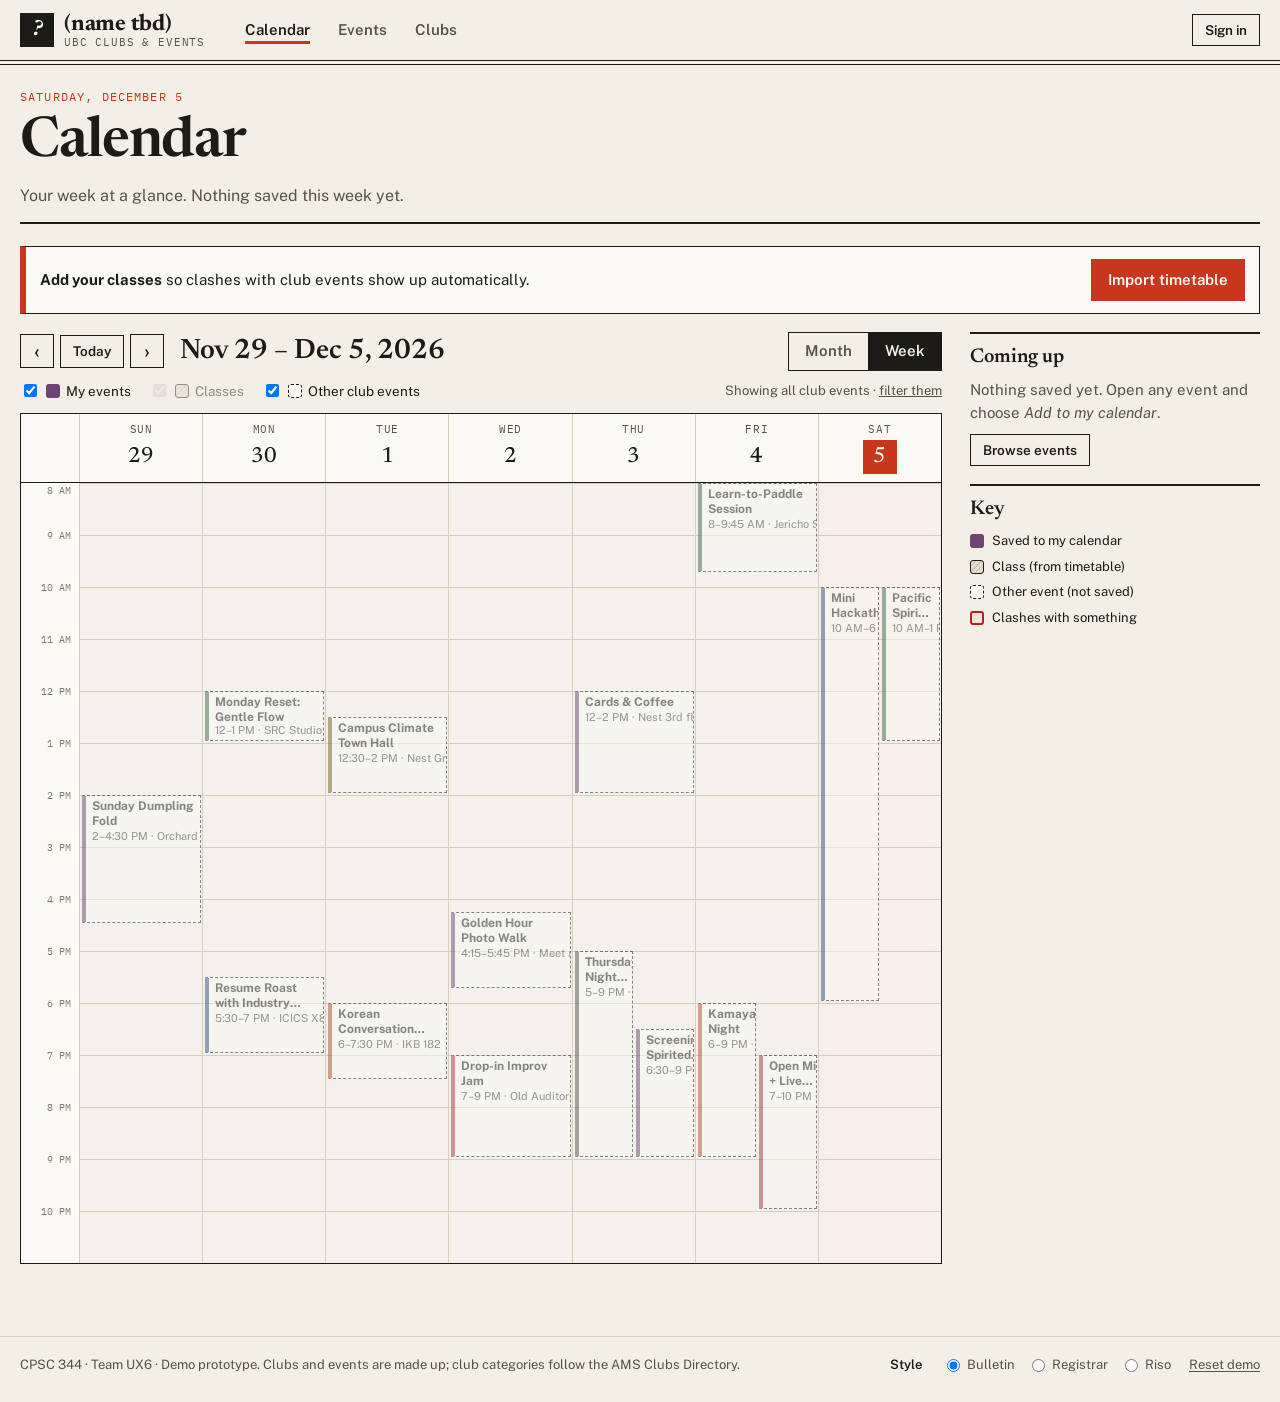
==== index.html @ ca6bea5a "Add files via upload" ====
<!doctype html>
<html lang="en">
<head>
  <meta charset="utf-8">
  <meta name="viewport" content="width=device-width, initial-scale=1">
  <title>(name tbd) — UBC clubs &amp; events</title>
  <meta name="description" content="CPSC 344 Team UX6 demo prototype: find UBC club events, discover clubs, and check them against your class schedule.">
  <link rel="preconnect" href="https://fonts.googleapis.com">
  <link rel="preconnect" href="https://fonts.gstatic.com" crossorigin>
  <link rel="stylesheet" href="css/base.css">
  <link rel="stylesheet" id="theme-css" href="css/theme-bulletin.css">
  <script>
    // Apply the saved/URL style before first paint so there is no flash of the wrong theme.
    (function () {
      var themes = { bulletin: 1, registrar: 1, riso: 1 };
      var t = new URLSearchParams(location.search).get("style");
      if (!themes[t]) { try { t = (JSON.parse(localStorage.getItem("ux6-demo-v1")) || {}).theme; } catch (e) { t = null; } }
      if (!themes[t]) t = "bulletin";
      document.documentElement.dataset.theme = t;
      document.getElementById("theme-css").href = "css/theme-" + t + ".css";
    })();
  </script>
</head>
<body>
  <a class="skip-link" href="#view">Skip to content</a>

  <header class="app-header">
    <div class="app-header-inner">
      <a class="brand" href="#/calendar" aria-label="Home">
        <span class="brand-mark" aria-hidden="true">?</span>
        <span class="brand-text"><span class="brand-name">(name tbd)</span><span class="brand-sub">UBC clubs &amp; events</span></span>
      </a>
      <nav class="main-nav" aria-label="Main">
        <a href="#/calendar" data-route="calendar">Calendar</a>
        <a href="#/events" data-route="events">Events</a>
        <a href="#/clubs" data-route="clubs">Clubs</a>
      </nav>
      <div class="account" id="account"></div>
    </div>
  </header>

  <main id="view" tabindex="-1"></main>

  <footer class="app-footer">
    <div class="app-footer-inner">
      <p class="footer-note">CPSC 344 · Team UX6 · Demo prototype. Clubs and events are made up; club categories follow the AMS Clubs Directory.</p>
      <div class="footer-tools">
        <fieldset class="style-switch">
          <legend>Style</legend>
          <label><input type="radio" name="theme" value="bulletin"> Bulletin</label>
          <label><input type="radio" name="theme" value="registrar"> Registrar</label>
          <label><input type="radio" name="theme" value="riso"> Riso</label>
        </fieldset>
        <button type="button" class="link-btn" data-action="reset-demo">Reset demo</button>
      </div>
    </div>
  </footer>

  <dialog id="sheet" class="sheet" aria-labelledby="sheet-title">
    <div class="sheet-inner" id="sheet-inner"></div>
  </dialog>

  <dialog id="signin" class="sheet sheet-small" aria-labelledby="signin-title">
    <form method="dialog" class="signin-form" id="signin-form">
      <h2 id="signin-title">Sign in</h2>
      <p class="muted">Demo only. Nothing is sent anywhere; your choices stay in this browser.</p>
      <label class="field">
        <span>Name</span>
        <input name="name" autocomplete="given-name" required maxlength="40" placeholder="e.g. Jordan">
      </label>
      <label class="field">
        <span>Campus login (CWL)</span>
        <input name="cwl" autocomplete="username" maxlength="40" placeholder="any text works">
      </label>
      <div class="form-actions">
        <button type="submit" class="btn btn-primary" value="ok">Continue</button>
        <button type="submit" class="btn" value="cancel" formnovalidate>Cancel</button>
      </div>
    </form>
  </dialog>

  <div class="toast-region" id="toasts" aria-live="polite"></div>

  <script src="js/data.js"></script>
  <script src="js/app.js"></script>
</body>
</html>
---- css/base.css ----
/* Shared structure. Themes (theme-*.css) set the tokens and the personality. */

:root {
  --bg: #fafafa;
  --surface: #ffffff;
  --surface-2: #f2f2f2;
  --ink: #1a1a1a;
  --ink-2: #555;
  --ink-3: #777;
  --line: #ddd;
  --line-strong: #999;
  --accent: #1a1a1a;
  --on-accent: #fff;
  --warn: #a8321f;
  --warn-bg: #fbe9e5;
  --ok: #1f6b3a;
  --ok-bg: #e6f2ea;
  --focus: #1a5fd0;
  --radius: 6px;
  --radius-sm: 4px;
  --font-body: system-ui, sans-serif;
  --font-display: var(--font-body);
  --font-mono: ui-monospace, monospace;
  --hour: 52px;
  --page-max: 1320px;
  --shadow: 0 10px 30px rgba(0, 0, 0, .15);
  --art-ink: rgba(255, 255, 255, .35);
  --cat-academic: #2f5d8a;
  --cat-athletic: #3c7a4a;
  --cat-cultural: #b5532c;
  --cat-grassroots: #8a6d1f;
  --cat-leisure: #7a4b7d;
  --cat-media: #b23a48;
  --cat-other: #5b5b5b;
  --class-bg: #e9e9e9;
  --class-ink: #444;
  --mine-ink: #fff;
  --other-bg: #fff;
  --other-ink: var(--ink);
}

*, *::before, *::after { box-sizing: border-box; }
html { -webkit-text-size-adjust: 100%; scroll-padding-top: 80px; }
body {
  margin: 0;
  background: var(--bg);
  color: var(--ink);
  font-family: var(--font-body);
  font-size: 15px;
  line-height: 1.5;
  -webkit-font-smoothing: antialiased;
  min-height: 100vh;
  display: flex;
  flex-direction: column;
}
main { flex: 1; outline: none; }
button, input, select, textarea { font: inherit; color: inherit; }
button { cursor: pointer; }
button:disabled { cursor: not-allowed; }
a { color: inherit; }
h1, h2, h3 { margin: 0; font-family: var(--font-display); line-height: 1.15; }
p { margin: 0; }
ul, ol { margin: 0; padding: 0; list-style: none; }
dl, dd { margin: 0; }
svg { display: block; }
:focus-visible { outline: 3px solid var(--focus); outline-offset: 2px; }
.sr-only { position: absolute; width: 1px; height: 1px; padding: 0; margin: -1px; overflow: hidden; clip: rect(0 0 0 0); white-space: nowrap; border: 0; }
.skip-link { position: absolute; left: 8px; top: -60px; z-index: 100; padding: 8px 12px; background: var(--surface); border: 2px solid var(--focus); }
.skip-link:focus { top: 8px; }
.muted { color: var(--ink-2); }
.hint { color: var(--ink-3); font-size: 13px; margin-top: 4px; }
.warn-text { color: var(--warn); }
.missing { color: var(--warn); font-style: italic; }

/* ---------- header ---------- */
.app-header { position: sticky; top: 0; z-index: 20; background: var(--surface); border-bottom: 1px solid var(--line); }
.app-header-inner { max-width: var(--page-max); margin: 0 auto; padding: 0 20px; height: 60px; display: flex; align-items: center; gap: 28px; }
.brand { display: flex; align-items: center; gap: 10px; text-decoration: none; }
.brand-mark { width: 34px; height: 34px; display: grid; place-items: center; background: var(--accent); color: var(--on-accent); font-family: var(--font-display); font-weight: 700; font-size: 19px; border-radius: var(--radius-sm); }
.brand-text { display: flex; flex-direction: column; line-height: 1.1; }
.brand-name { font-family: var(--font-display); font-weight: 700; font-size: 19px; }
.brand-sub { font-size: 11.5px; color: var(--ink-2); }
.main-nav { display: flex; gap: 4px; }
.main-nav a { text-decoration: none; padding: 8px 12px; border-radius: var(--radius-sm); color: var(--ink-2); font-weight: 500; }
.main-nav a:hover { color: var(--ink); background: var(--surface-2); }
.main-nav a[aria-current] { color: var(--ink); }
.account { margin-left: auto; }
.account-chip { display: flex; align-items: center; gap: 8px; text-decoration: none; padding: 4px 10px 4px 4px; border-radius: 999px; border: 1px solid var(--line); }
.avatar { width: 28px; height: 28px; border-radius: 50%; display: grid; place-items: center; background: var(--accent); color: var(--on-accent); font-weight: 700; font-size: 13px; }

/* ---------- footer ---------- */
.app-footer { border-top: 1px solid var(--line); margin-top: 48px; }
.app-footer-inner { max-width: var(--page-max); margin: 0 auto; padding: 18px 20px 28px; display: flex; flex-wrap: wrap; gap: 12px 28px; align-items: center; justify-content: space-between; font-size: 13px; color: var(--ink-2); }
.footer-tools { display: flex; align-items: center; gap: 18px; flex-wrap: wrap; }
.style-switch { border: 0; margin: 0; padding: 0; display: flex; gap: 12px; align-items: center; }
.style-switch legend { float: left; margin-right: 6px; font-weight: 600; color: var(--ink); }
.style-switch label { display: flex; gap: 4px; align-items: center; cursor: pointer; }

/* ---------- buttons + fields ---------- */
.btn {
  display: inline-flex; align-items: center; justify-content: center; gap: 6px;
  padding: 9px 16px; min-height: 40px;
  border: 1px solid var(--line-strong); border-radius: var(--radius-sm);
  background: var(--surface); color: var(--ink);
  font-weight: 600; text-decoration: none; white-space: nowrap;
}
.btn:hover { background: var(--surface-2); }
.btn-primary { background: var(--accent); border-color: var(--accent); color: var(--on-accent); }
.btn-primary:hover { background: var(--accent); filter: brightness(1.1); }
.btn-added { background: var(--ok-bg); border-color: var(--ok); color: var(--ok); }
.btn-added:hover { background: var(--ok-bg); }
.btn-sub { font-weight: 400; font-size: 12.5px; text-decoration: underline; margin-left: 6px; opacity: .85; }
.btn-quiet { border-color: transparent; background: transparent; }
.btn-small { min-height: 32px; padding: 5px 12px; font-size: 13.5px; }
.btn-icon { min-height: 34px; width: 34px; padding: 0; font-size: 20px; line-height: 1; }
.link-btn { background: none; border: 0; padding: 0; color: inherit; text-decoration: underline; text-underline-offset: 2px; cursor: pointer; font: inherit; }
.field { display: flex; flex-direction: column; gap: 4px; font-size: 13.5px; font-weight: 600; }
.field input, .field select, .sort select, .search input {
  min-height: 40px; padding: 8px 10px; border: 1px solid var(--line-strong); border-radius: var(--radius-sm);
  background: var(--surface); font-weight: 400; font-size: 14.5px; width: 100%;
}
.field-compact input, .field-compact select { min-height: 34px; padding: 5px 8px; font-size: 13.5px; }

/* ---------- page scaffolding ---------- */
.page { max-width: var(--page-max); margin: 0 auto; padding: 28px 20px 24px; }
.page-head { display: flex; justify-content: space-between; align-items: flex-end; gap: 20px; margin-bottom: 22px; }
.page-head h1 { font-size: 38px; }
.eyebrow { font-size: 12.5px; color: var(--ink-2); margin-bottom: 6px; letter-spacing: .02em; }
.page-lede { margin-top: 8px; color: var(--ink-2); max-width: 62ch; }
.section-title { font-size: 17px; }

.notice { padding: 12px 14px; border-radius: var(--radius-sm); border: 1px solid var(--line); background: var(--surface-2); }
.notice-cta { display: flex; align-items: center; justify-content: space-between; gap: 16px; flex-wrap: wrap; margin-bottom: 18px; }
.notice-warn { background: var(--warn-bg); border-color: var(--warn); color: var(--ink); }
.notice-muted { color: var(--ink-2); }

/* ---------- tags ---------- */
.tag { display: inline-block; font-size: 12px; line-height: 1; padding: 4px 7px; border-radius: var(--radius-sm); border: 1px solid var(--line); color: var(--ink-2); white-space: nowrap; }
.tag-free { color: var(--ok); border-color: currentColor; }
.tag-reg { color: var(--ink); border-color: var(--line-strong); }
.tag-saved { background: var(--ok-bg); color: var(--ok); border-color: var(--ok); }
.tag-clash { background: var(--warn-bg); color: var(--warn); border-color: var(--warn); }
.tag-missing { color: var(--warn); border-style: dashed; border-color: var(--warn); }

/* ---------- calendar ---------- */
.cal-layout { display: grid; grid-template-columns: minmax(0, 1fr) 290px; gap: 28px; align-items: start; }
.cal-toolbar { display: flex; align-items: center; justify-content: space-between; gap: 12px; flex-wrap: wrap; margin-bottom: 10px; }
.cal-nav { display: flex; align-items: center; gap: 6px; flex-wrap: wrap; }
.cal-title { font-size: 22px; margin-left: 10px; }
.seg { display: inline-flex; border: 1px solid var(--line-strong); border-radius: var(--radius-sm); overflow: hidden; }
.seg button { border: 0; background: var(--surface); padding: 7px 16px; font-weight: 600; color: var(--ink-2); }
.seg button + button { border-left: 1px solid var(--line-strong); }
.seg button[aria-pressed="true"] { background: var(--accent); color: var(--on-accent); }
.cal-layers { display: flex; flex-wrap: wrap; align-items: center; gap: 6px 18px; font-size: 13.5px; margin-bottom: 12px; }
.layer { display: flex; align-items: center; gap: 6px; cursor: pointer; }
.layer.is-disabled { opacity: .45; cursor: not-allowed; }
.layer-note { color: var(--ink-2); margin-left: auto; font-size: 13px; }
.swatch { display: inline-block; width: 14px; height: 14px; border-radius: 3px; flex: none; }
.layer-mine .swatch, .sw-mine { background: var(--cat-leisure); }
.layer-class .swatch, .sw-class { background: var(--class-bg); border: 1px solid var(--line-strong); background-image: repeating-linear-gradient(135deg, transparent 0 3px, rgba(0,0,0,.12) 3px 4px); }
.layer-other .swatch, .sw-other { background: var(--other-bg); border: 1.5px dashed var(--line-strong); }
.sw-clash { background: var(--warn-bg); border: 2px solid var(--warn); }

.cal-body { border: 1px solid var(--line); background: var(--surface); border-radius: var(--radius); overflow: hidden; }

/* week */
.week { overflow-x: auto; }
.wk-heads, .wk-grid { display: grid; grid-template-columns: 58px repeat(7, minmax(92px, 1fr)); min-width: 720px; }
.wk-grid { grid-template-columns: 58px 1fr; }
.wk-heads { border-bottom: 1px solid var(--line); position: sticky; top: 0; background: var(--surface); z-index: 3; }
.wk-head { border: 0; background: none; padding: 8px 6px; display: flex; flex-direction: column; align-items: center; gap: 2px; border-left: 1px solid var(--line); }
.wk-head:hover { background: var(--surface-2); }
.wk-dow { font-size: 12px; color: var(--ink-2); text-transform: uppercase; letter-spacing: .06em; }
.wk-num { font-size: 20px; font-weight: 700; line-height: 1; font-variant-numeric: lining-nums; font-family: var(--font-display); width: 34px; height: 34px; display: grid; place-items: center; border-radius: 50%; }
.wk-head.is-today .wk-num { background: var(--accent); color: var(--on-accent); }
.wk-times { display: grid; grid-template-rows: repeat(var(--hours), var(--hour)); font-size: 11px; color: var(--ink-3); text-align: right; padding-right: 8px; }
.wk-times span { transform: translateY(-7px); }
.wk-times span:first-child { transform: none; }
.wk-cols { display: grid; grid-template-columns: repeat(7, minmax(92px, 1fr)); height: calc(var(--hour) * var(--hours)); }
.wk-col {
  position: relative; border-left: 1px solid var(--line);
  background-image: linear-gradient(to bottom, var(--line) 1px, transparent 1px);
  background-size: 100% var(--hour);
}
.wk-col.is-today { background-color: color-mix(in srgb, var(--accent) 5%, transparent); }
.wk-col.is-pastday { background-color: color-mix(in srgb, var(--ink) 3%, transparent); }
.now-line { position: absolute; left: 0; right: 0; height: 2px; background: var(--warn); z-index: 4; pointer-events: none; }
.now-line::before { content: ""; position: absolute; left: -5px; top: -4px; width: 10px; height: 10px; border-radius: 50%; background: var(--warn); }

.blk {
  position: absolute; z-index: 1; margin-left: 2px; overflow: hidden; text-align: left;
  border: 0; border-radius: var(--radius-sm); padding: 3px 6px; font-size: 12px; line-height: 1.25;
  display: flex; flex-direction: column; gap: 1px;
}
.blk-title { font-weight: 700; overflow: hidden; display: -webkit-box; -webkit-line-clamp: 2; -webkit-box-orient: vertical; }
.blk-sub { font-weight: 400; }
.blk-meta { opacity: .85; white-space: nowrap; overflow: hidden; text-overflow: ellipsis; font-size: 11px; }
.blk.is-short .blk-title { -webkit-line-clamp: 1; }
.blk.is-short .blk-meta { display: none; }
.blk-class { background: var(--class-bg); color: var(--class-ink); border-left: 3px solid var(--line-strong); background-image: repeating-linear-gradient(135deg, transparent 0 6px, rgba(0,0,0,.05) 6px 7px); }
.blk-mine { background: var(--cat-leisure); color: var(--mine-ink); z-index: 2; box-shadow: 0 1px 2px rgba(0,0,0,.2); }
.blk-other { background: var(--other-bg); color: var(--other-ink); border: 1.5px dashed var(--line-strong); }
.blk-other:hover { border-style: solid; z-index: 5; }
.blk:hover { z-index: 5; }
.blk.is-clash { outline: 2.5px solid var(--warn); outline-offset: -1px; }
.blk-flag { position: absolute; right: 3px; bottom: 3px; background: var(--warn); color: #fff; font-size: 10px; font-weight: 700; padding: 1px 4px; border-radius: 2px; text-transform: uppercase; letter-spacing: .04em; }
.blk.is-past { opacity: .5; }

/* category colouring for saved blocks and chips */
.cat-academic { --cat: var(--cat-academic); }
.cat-athletic { --cat: var(--cat-athletic); }
.cat-cultural { --cat: var(--cat-cultural); }
.cat-grassroots { --cat: var(--cat-grassroots); }
.cat-leisure { --cat: var(--cat-leisure); }
.cat-media { --cat: var(--cat-media); }
.cat-other { --cat: var(--cat-other); }
.blk-mine[class*="cat-"] { background: var(--cat); }
.blk-other[class*="cat-"] { border-left: 4px solid var(--cat); }

/* month */
.mo-dows { display: grid; grid-template-columns: repeat(7, 1fr); border-bottom: 1px solid var(--line); font-size: 12px; text-transform: uppercase; letter-spacing: .06em; color: var(--ink-2); }
.mo-dows span { padding: 8px; }
.mo-grid { display: grid; grid-template-columns: repeat(7, minmax(0, 1fr)); grid-auto-rows: minmax(118px, auto); }
.mo-cell { border-right: 1px solid var(--line); border-bottom: 1px solid var(--line); padding: 4px 4px 6px; min-width: 0; display: flex; flex-direction: column; gap: 3px; }
.mo-cell:nth-child(7n) { border-right: 0; }
.mo-cell.is-outside { background: var(--surface-2); }
.mo-cell.is-outside .mo-date { color: var(--ink-3); }
.mo-date { align-self: flex-start; border: 0; padding: 0; line-height: 1; background: none; font-weight: 700; font-size: 13.5px; font-variant-numeric: lining-nums; width: 28px; height: 28px; border-radius: 50%; display: grid; place-items: center; }
.mo-date:hover { background: var(--surface-2); }
.mo-cell.is-today .mo-date { background: var(--accent); color: var(--on-accent); }
.mo-classes { font-size: 10.5px; color: var(--ink-3); padding: 0 4px; }
.mo-chips { display: flex; flex-direction: column; gap: 2px; }
.chip { width: 100%; text-align: left; border: 0; border-radius: 3px; padding: 2px 5px; font-size: 11.5px; line-height: 1.3; white-space: nowrap; overflow: hidden; text-overflow: ellipsis; display: block; }
.chip-time { font-weight: 700; }
.chip-mine { background: var(--cat); color: var(--mine-ink); }
.chip-other { background: transparent; color: var(--ink); border-left: 3px solid var(--cat); border-radius: 0; }
.chip-other:hover { background: var(--surface-2); }
.chip.is-clash { outline: 2px solid var(--warn); outline-offset: -2px; }
.chip.is-past { opacity: .5; }
.mo-more { border: 0; background: none; font-size: 11.5px; font-weight: 700; text-align: left; padding: 1px 5px; color: var(--ink-2); }
.mo-more:hover { text-decoration: underline; }

/* side panels */
.cal-side { display: flex; flex-direction: column; gap: 18px; }
.side-panel { border: 1px solid var(--line); background: var(--surface); border-radius: var(--radius); padding: 14px 16px; display: flex; flex-direction: column; gap: 10px; align-items: flex-start; }
.side-panel h3 { font-size: 15px; }
.legend ul { display: flex; flex-direction: column; gap: 6px; font-size: 13px; }
.legend li { display: flex; align-items: center; gap: 8px; }
.mini-list { display: flex; flex-direction: column; gap: 2px; width: 100%; }
.mini-row { width: 100%; text-align: left; background: none; border: 0; border-radius: var(--radius-sm); padding: 7px 8px; display: grid; gap: 1px; border-left: 3px solid transparent; }
.mini-row:hover { background: var(--surface-2); }
.mini-row.is-clash { border-left-color: var(--warn); }
.mini-date { font-size: 11.5px; color: var(--ink-2); font-weight: 600; text-transform: uppercase; letter-spacing: .04em; }
.mini-title { font-weight: 600; font-size: 14px; }
.mini-meta { font-size: 12.5px; color: var(--ink-2); }

/* ---------- browse (events + clubs) ---------- */
.browse-layout { display: grid; grid-template-columns: 250px minmax(0, 1fr); gap: 32px; align-items: start; }
.filters { position: sticky; top: 80px; max-height: calc(100vh - 96px); overflow-y: auto; padding-right: 6px; display: flex; flex-direction: column; gap: 18px; }
.filters-head { display: flex; justify-content: space-between; align-items: baseline; }
.filter-group { display: flex; flex-direction: column; gap: 4px; }
.filter-title { font-size: 12.5px; text-transform: uppercase; letter-spacing: .07em; color: var(--ink-2); margin-bottom: 4px; font-family: var(--font-body); }
.check, .radio { display: flex; align-items: center; gap: 8px; font-size: 14px; cursor: pointer; padding: 2px 0; }
.check input, .radio input { width: 16px; height: 16px; accent-color: var(--accent); flex: none; margin: 0; }
.check-label { flex: 1; }
.count { font-size: 12px; color: var(--ink-3); font-variant-numeric: tabular-nums; }
.check.is-empty { color: var(--ink-3); }
.check.is-disabled { opacity: .5; cursor: not-allowed; }
.date-range { display: grid; grid-template-columns: 1fr 1fr; gap: 6px; margin-top: 4px; }
.club-select { margin-top: 8px; }
.letters { display: grid; grid-template-columns: repeat(7, 1fr); gap: 3px; }
.letters button { border: 1px solid var(--line); background: var(--surface); padding: 4px 0; font-size: 12.5px; font-weight: 600; border-radius: var(--radius-sm); }
.letters button:disabled { opacity: .3; }
.letters button[aria-pressed="true"] { background: var(--accent); color: var(--on-accent); border-color: var(--accent); }

.results-bar { display: flex; gap: 10px; align-items: center; margin-bottom: 10px; }
.search { flex: 1; }
.search input { min-height: 44px; font-size: 15px; padding-left: 12px; }
.sort { display: flex; align-items: center; gap: 8px; font-size: 13.5px; font-weight: 600; }
.sort select { width: auto; min-height: 44px; }
.filters-toggle { display: none; }
.result-count { font-size: 14px; color: var(--ink-2); margin-bottom: 8px; }
.result-count strong { color: var(--ink); }
.chips { display: flex; flex-wrap: wrap; gap: 6px; align-items: center; margin-bottom: 12px; font-size: 13px; }
.filter-chip { border: 1px solid var(--line-strong); background: var(--surface-2); border-radius: 999px; padding: 3px 10px; font-size: 13px; }
.filter-chip:hover { border-color: var(--warn); }
.fuzzy-note { font-size: 13px; color: var(--ink-2); margin-bottom: 12px; }
.empty { padding: 36px; border: 1px dashed var(--line-strong); border-radius: var(--radius); display: flex; flex-direction: column; gap: 8px; align-items: flex-start; }

/* event rows */
.ev-groups { display: flex; flex-direction: column; gap: 22px; }
.ev-group-head { font-size: 15px; font-family: var(--font-body); padding-bottom: 6px; border-bottom: 1px solid var(--line); margin-bottom: 4px; }
.ev-group-head .rel { color: var(--accent); margin-right: .45em; }
.ev-list { display: flex; flex-direction: column; }
.ev-row {
  width: 100%; text-align: left; border: 0; background: none; color: inherit;
  display: grid; grid-template-columns: 54px 104px minmax(0, 1fr) 20px; gap: 16px; align-items: center;
  padding: 12px 6px; border-bottom: 1px solid var(--line);
}
.ev-row:hover { background: var(--surface-2); }
.ev-row.is-past { opacity: .6; }
.ev-date { display: flex; flex-direction: column; align-items: center; line-height: 1.05; }
.ev-dow, .ev-mon { font-size: 11.5px; text-transform: uppercase; letter-spacing: .06em; color: var(--ink-2); }
.ev-day { font-size: 26px; font-weight: 700; font-family: var(--font-display); }
.ev-art { width: 104px; height: 72px; overflow: hidden; border-radius: var(--radius-sm); }
.ev-art .art { width: 100%; height: 100%; }
.ev-main { display: flex; flex-direction: column; gap: 3px; min-width: 0; }
.ev-club { font-size: 12.5px; color: var(--ink-2); font-weight: 600; }
.ev-title { font-size: 17px; font-weight: 700; font-family: var(--font-display); line-height: 1.25; }
.ev-meta { font-size: 13.5px; color: var(--ink-2); }
.ev-tags { display: flex; flex-wrap: wrap; gap: 4px; margin-top: 4px; }
.ev-why { font-size: 12.5px; color: var(--ok); font-weight: 600; }
.ev-go { font-size: 24px; color: var(--ink-3); }
.ev-row:hover .ev-go { color: var(--ink); }

/* picks */
.picks { margin-bottom: 26px; }
.picks .section-title { margin-bottom: 10px; }
.pick-list { display: grid; grid-template-columns: repeat(3, minmax(0, 1fr)); gap: 14px; }
.pick { width: 100%; text-align: left; border: 1px solid var(--line); background: var(--surface); border-radius: var(--radius); padding: 0 0 12px; display: flex; flex-direction: column; gap: 4px; overflow: hidden; height: 100%; }
.pick:hover { border-color: var(--line-strong); }
.pick-art { height: 84px; margin-bottom: 6px; }
.pick-art .art { width: 100%; height: 100%; }
.pick-when, .pick-title, .pick-why { padding: 0 12px; }
.pick-when { font-size: 12.5px; color: var(--ink-2); }
.pick-title { font-weight: 700; font-family: var(--font-display); font-size: 16px; }
.pick-why { font-size: 12.5px; color: var(--ok); }

/* club cards */
.club-grid { display: grid; grid-template-columns: repeat(auto-fill, minmax(250px, 1fr)); gap: 14px; }
.club-card {
  width: 100%; height: 100%; text-align: left; color: inherit;
  border: 1px solid var(--line); background: var(--surface); border-radius: var(--radius);
  padding: 14px; display: flex; flex-direction: column; gap: 8px;
}
.club-card:hover { border-color: var(--line-strong); }
.club-top { display: flex; align-items: center; gap: 10px; flex-wrap: wrap; }
.club-cat { font-size: 12px; color: var(--ink-2); }
.club-name { font-weight: 700; font-size: 17px; font-family: var(--font-display); line-height: 1.2; }
.club-blurb { font-size: 13.5px; color: var(--ink-2); flex: 1; }
.club-foot { display: flex; flex-direction: column; gap: 2px; font-size: 13px; border-top: 1px solid var(--line); padding-top: 8px; }
.club-next { color: var(--ink-2); white-space: nowrap; overflow: hidden; text-overflow: ellipsis; font-size: 12.5px; }
.mono { display: inline-grid; place-items: center; min-width: 40px; height: 40px; padding: 0 6px; border-radius: var(--radius-sm); background: var(--cat); color: #fff; font-weight: 800; font-size: 12.5px; letter-spacing: .03em; font-family: var(--font-display); }

/* ---------- sheets (dialogs) ---------- */
dialog.sheet {
  padding: 0; border: 0; width: min(640px, calc(100vw - 24px)); max-height: calc(100vh - 40px);
  background: var(--surface); color: var(--ink); border-radius: var(--radius); box-shadow: var(--shadow);
  overflow: auto;
}
dialog.sheet::backdrop { background: rgba(20, 18, 15, .55); }
.sheet-small { width: min(420px, calc(100vw - 24px)); }
.sheet-bar { position: sticky; top: 0; z-index: 2; display: flex; justify-content: space-between; align-items: center; gap: 8px; padding: 8px 8px 0 12px; height: 0; overflow: visible; }
.sheet-back { margin-top: 36px; border: 0; background: var(--surface); padding: 6px 10px; border-radius: var(--radius-sm); font-weight: 600; font-size: 13.5px; box-shadow: 0 1px 4px rgba(0,0,0,.2); max-width: 75%; overflow: hidden; text-overflow: ellipsis; white-space: nowrap; }
.sheet-close { margin-left: auto; margin-top: 34px; width: 36px; height: 36px; border-radius: 50%; border: 0; background: var(--surface); font-size: 22px; line-height: 1; box-shadow: 0 1px 4px rgba(0,0,0,.25); }
.detail-art { height: 200px; overflow: hidden; }
.detail-art .art { width: 100%; height: 100%; }
.club-banner { position: relative; height: 140px; }
.club-banner .mono { position: absolute; left: 22px; bottom: -22px; min-width: 64px; height: 64px; font-size: 18px; border: 3px solid var(--surface); }
.detail-club .detail-body { padding-top: 34px; }
.detail-body { padding: 20px 24px 8px; display: flex; flex-direction: column; gap: 12px; }
.detail-body h2 { font-size: 27px; outline: none; }
.detail-lede { font-size: 16px; }
.host { display: flex; align-items: center; gap: 10px; font-size: 14px; color: var(--ink-2); }
.host-link { border: 1px solid var(--line); background: var(--surface); padding: 6px 12px 6px 6px; border-radius: var(--radius-sm); align-self: flex-start; text-align: left; }
.host-link:hover { background: var(--surface-2); }
.host-link .mono { min-width: 32px; height: 32px; font-size: 10.5px; }
.facts { display: grid; grid-template-columns: 1fr 1fr; gap: 12px 20px; padding: 14px 0; border-top: 1px solid var(--line); border-bottom: 1px solid var(--line); }
.facts div:last-child:nth-child(odd) { grid-column: 1 / -1; }
.facts dt { font-size: 12px; text-transform: uppercase; letter-spacing: .06em; color: var(--ink-2); margin-bottom: 2px; }
.facts dd { font-size: 14.5px; }
.detail-desc { font-size: 15px; max-width: 62ch; }
.updated { font-size: 12.5px; color: var(--ink-3); }
.detail-actions { position: sticky; bottom: 0; display: flex; flex-wrap: wrap; gap: 8px; padding: 14px 24px 18px; background: var(--surface); border-top: 1px solid var(--line); }
.detail-inline-actions { display: flex; gap: 8px; flex-wrap: wrap; }
.confirm { margin: 0 24px 20px; padding: 14px; border: 2px solid var(--warn); background: var(--warn-bg); border-radius: var(--radius-sm); display: flex; flex-direction: column; gap: 10px; }
.confirm[hidden] { display: none; }
.confirm-actions { display: flex; gap: 8px; }
.club-events { display: flex; flex-direction: column; gap: 8px; align-items: flex-start; padding-bottom: 12px; }
.club-events h3 { font-size: 16px; }

.signin-form { padding: 22px 24px; display: flex; flex-direction: column; gap: 14px; }
.signin-form h2 { font-size: 24px; }
.form-actions { display: flex; gap: 8px; }

/* ---------- profile ---------- */
.profile-grid { display: grid; grid-template-columns: repeat(2, minmax(0, 1fr)); gap: 18px; }
.panel { border: 1px solid var(--line); background: var(--surface); border-radius: var(--radius); padding: 18px 20px; display: flex; flex-direction: column; gap: 12px; align-items: flex-start; }
.interest-list { display: flex; flex-wrap: wrap; gap: 6px; }
.interest { border: 1px solid var(--line-strong); background: var(--surface); padding: 6px 12px; border-radius: 999px; font-size: 13.5px; }
.interest[aria-pressed="true"] { background: var(--accent); color: var(--on-accent); border-color: var(--accent); }
.interest[aria-pressed="true"]::before { content: "✓ "; }
.tt { width: 100%; border-collapse: collapse; font-size: 13.5px; }
.tt th, .tt td { text-align: left; padding: 6px 8px 6px 0; border-bottom: 1px solid var(--line); vertical-align: top; }
.tt th { font-size: 12px; text-transform: uppercase; letter-spacing: .05em; color: var(--ink-2); }
.plain-list { display: flex; flex-direction: column; gap: 6px; }

/* ---------- toast ---------- */
.toast-region { position: fixed; left: 50%; bottom: 20px; transform: translateX(-50%); z-index: 1000; width: min(560px, calc(100vw - 24px)); }
.toast { display: flex; align-items: center; gap: 12px; padding: 12px 12px 12px 16px; background: var(--ink); color: var(--bg); border-radius: var(--radius); box-shadow: var(--shadow); animation: toast-in .2s ease-out; }
.toast.is-leaving { opacity: 0; transition: opacity .2s; }
.toast-msg { flex: 1; font-size: 14px; }
.toast-action { border: 1px solid currentColor; background: none; color: inherit; padding: 5px 10px; border-radius: var(--radius-sm); font-weight: 700; font-size: 13px; white-space: nowrap; }
.toast-x { border: 0; background: none; color: inherit; font-size: 20px; line-height: 1; opacity: .7; }
@keyframes toast-in { from { transform: translateY(10px); opacity: 0; } }

/* generated art */
.art-label { font-family: var(--font-display); font-weight: 700; font-size: 22px; fill: #fff; }

/* ---------- responsive ---------- */
@media (max-width: 1080px) {
  .cal-layout { grid-template-columns: minmax(0, 1fr); }
  .cal-side { display: grid; grid-template-columns: repeat(auto-fit, minmax(240px, 1fr)); }
}
@media (max-width: 900px) {
  .browse-layout { grid-template-columns: 1fr; }
  .filters { display: none; position: static; max-height: none; border: 1px solid var(--line); border-radius: var(--radius); padding: 14px; background: var(--surface); }
  .browse-layout.filters-open .filters { display: flex; }
  .filters-toggle { display: inline-flex; }
  .results { order: -1; }
  .browse-layout.filters-open .results { order: 0; }
  .pick-list { grid-template-columns: none; grid-auto-flow: column; grid-auto-columns: min(78%, 300px); overflow-x: auto; scroll-snap-type: x mandatory; padding-bottom: 6px; }
  .pick-list > li { scroll-snap-align: start; }
  .profile-grid { grid-template-columns: 1fr; }
  .layer-note { margin-left: 0; width: 100%; }
}
@media (max-width: 640px) {
  .app-header-inner { gap: 10px; padding: 0 12px; }
  .brand-text { display: none; }
  .main-nav a { padding: 8px 8px; }
  .account-name { display: none; }
  .page { padding: 20px 16px; }
  .page-head h1 { font-size: 30px; }
  .results-bar { flex-wrap: wrap; }
  .search { flex-basis: 100%; }
  .ev-row { grid-template-columns: 46px minmax(0, 1fr) 14px; gap: 10px; }
  .ev-art { display: none; }
  .mo-grid { grid-auto-rows: minmax(84px, auto); }
  .chip-time { display: none; }
  .facts { grid-template-columns: 1fr; }
  .detail-body, .detail-actions { padding-left: 16px; padding-right: 16px; }
  .cal-title { font-size: 18px; margin-left: 4px; }
}
@media (prefers-reduced-motion: reduce) {
  * { animation: none !important; transition: none !important; }
}

/* Centre date numbers on the digits themselves, not the font's line box (serif fonts otherwise sit off-centre). */
.wk-num > span, .mo-date > span { text-box: trim-both cap alphabetic; }
---- css/theme-bulletin.css ----
/* Style 1 — "Bulletin": a campus noticeboard / student-paper feel. Paper, ink rules, serif headlines. */
@import url("https://fonts.googleapis.com/css2?family=Newsreader:opsz,wght@6..72,500;6..72,600;6..72,700&family=Public+Sans:wght@400;500;600;700&family=IBM+Plex+Mono:wght@500&display=swap");

:root {
  --bg: #f3efe6;
  --surface: #fbf9f4;
  --surface-2: #ece6d9;
  --ink: #1d1b16;
  --ink-2: #57524a;
  --ink-3: #807a6f;
  --line: #d6cfc0;
  --line-strong: #1d1b16;
  --accent: #c8361d;
  --on-accent: #fff;
  --warn: #b2261a;
  --warn-bg: #f7e1d9;
  --ok: #2c6b3f;
  --ok-bg: #e2ecdf;
  --focus: #1f4fb5;
  --radius: 0;
  --radius-sm: 0;
  --font-body: "Public Sans", system-ui, sans-serif;
  --font-display: "Newsreader", Georgia, serif;
  --font-mono: "IBM Plex Mono", ui-monospace, monospace;
  --shadow: 6px 6px 0 rgba(29, 27, 22, .9);
  --art-ink: rgba(251, 249, 244, .42);
  --cat-academic: #2c5582;
  --cat-athletic: #3a6e45;
  --cat-cultural: #b0502a;
  --cat-grassroots: #7d6420;
  --cat-leisure: #6e4572;
  --cat-media: #a83443;
  --cat-other: #57534c;
  --class-bg: #e4ddcd;
  --class-ink: #3a362f;
  --other-bg: #fbf9f4;
}

body { font-size: 15px; }

/* masthead */
.app-header { background: var(--bg); border-bottom: 0; box-shadow: 0 1px 0 var(--line-strong), 0 4px 0 var(--bg), 0 5px 0 var(--line-strong); }
.brand-mark { background: var(--ink); font-size: 22px; font-style: italic; border-radius: 0; }
.brand-name { font-size: 23px; letter-spacing: -.01em; }
.brand-sub { font-family: var(--font-mono); font-size: 10.5px; text-transform: uppercase; letter-spacing: .08em; }
.main-nav a { font-weight: 600; color: var(--ink-2); border-radius: 0; }
.main-nav a:hover { background: transparent; color: var(--ink); text-decoration: underline; text-decoration-thickness: 2px; text-underline-offset: 6px; }
.main-nav a[aria-current] { color: var(--ink); text-decoration: underline; text-decoration-color: var(--accent); text-decoration-thickness: 3px; text-underline-offset: 6px; }
.account-chip { border-color: var(--line-strong); border-radius: 0; }
.avatar { border-radius: 0; background: var(--ink); }

/* page heads read like section fronts */
.page-head { border-bottom: 2px solid var(--ink); padding-bottom: 14px; }
.page-head h1 { font-size: 56px; font-weight: 600; letter-spacing: -.02em; }
.eyebrow { font-family: var(--font-mono); text-transform: uppercase; letter-spacing: .1em; font-size: 11.5px; color: var(--accent); }
.page-lede { font-size: 16px; }
.section-title { font-size: 21px; font-weight: 600; }
.filter-title { font-family: var(--font-mono); font-size: 11px; letter-spacing: .1em; color: var(--ink); border-bottom: 1px solid var(--ink); padding-bottom: 4px; }

.btn { border-color: var(--ink); background: transparent; font-weight: 600; }
.btn:hover { background: var(--ink); color: var(--bg); }
.btn-primary { background: var(--accent); border-color: var(--accent); }
.btn-primary:hover { background: var(--ink); border-color: var(--ink); color: var(--bg); filter: none; }
.btn-added { background: var(--ok-bg); border-color: var(--ok); }
.btn-added:hover { background: var(--ok-bg); color: var(--ok); }
.btn-quiet { border-color: transparent; text-decoration: underline; text-underline-offset: 3px; }
.btn-quiet:hover { background: transparent; color: var(--accent); }

.notice-cta { background: var(--surface); border: 1px solid var(--ink); border-left: 6px solid var(--accent); }

.tag { font-family: var(--font-mono); font-size: 10.5px; text-transform: uppercase; letter-spacing: .05em; padding: 4px 6px 3px; border-color: var(--line-strong); color: var(--ink); background: transparent; }
.tag-fmt { border-color: transparent; padding-left: 0; color: var(--ink-2); }
.tag-free { color: var(--ok); }

/* events read like a listings column */
.ev-group-head { font-family: var(--font-display); font-size: 22px; font-weight: 600; border-bottom: 2px solid var(--ink); }
.ev-group-head .rel { font-style: italic; color: var(--accent); margin-right: .6em; }
.ev-row { grid-template-columns: 64px minmax(0, 1fr) 20px; padding: 16px 6px; border-bottom: 1px solid var(--line); }
.ev-row:hover { background: var(--surface); }
.ev-art { display: none; }
.ev-day { font-size: 34px; font-weight: 500; }
.ev-dow, .ev-mon { font-family: var(--font-mono); font-size: 10.5px; }
.ev-club { font-family: var(--font-mono); text-transform: uppercase; letter-spacing: .07em; font-size: 10.5px; color: var(--cat); font-weight: 500; }
.ev-title { font-size: 21px; font-weight: 600; }
.ev-row:hover .ev-title { text-decoration: underline; text-decoration-thickness: 1px; text-underline-offset: 3px; }
.ev-go { color: var(--accent); }

.pick { border: 1px solid var(--ink); background: var(--surface); }
.pick:hover { box-shadow: 4px 4px 0 var(--ink); }
.pick-title { font-size: 19px; font-weight: 600; }

/* clubs as a directory page */
.club-grid { gap: 0; border-top: 1px solid var(--ink); border-left: 1px solid var(--ink); grid-template-columns: repeat(auto-fill, minmax(260px, 1fr)); }
.club-card { border: 0; border-right: 1px solid var(--ink); border-bottom: 1px solid var(--ink); background: transparent; padding: 18px; }
.club-card:hover { background: var(--surface); }
.club-name { font-size: 21px; font-weight: 600; }
.club-cat { font-family: var(--font-mono); text-transform: uppercase; letter-spacing: .07em; font-size: 10.5px; }
.mono { border-radius: 0; font-family: var(--font-mono); font-weight: 500; }
.letters button { border-color: var(--line-strong); background: transparent; }

/* calendar */
.cal-body { border: 1px solid var(--ink); background: var(--surface); }
.cal-title { font-size: 28px; font-weight: 600; }
.seg { border-color: var(--ink); }
.seg button { background: transparent; }
.seg button + button { border-color: var(--ink); }
.seg button[aria-pressed="true"] { background: var(--ink); color: var(--bg); }
.wk-heads { background: var(--surface); border-bottom-color: var(--ink); }
.wk-dow { font-family: var(--font-mono); font-size: 10.5px; }
.wk-num { font-weight: 500; font-size: 22px; border-radius: 0; }
.wk-head.is-today .wk-num { background: var(--accent); }
.wk-times { font-family: var(--font-mono); font-size: 10px; }
.mo-dows { font-family: var(--font-mono); font-size: 10.5px; border-bottom-color: var(--ink); }
.mo-date { font-family: var(--font-display); font-size: 16px; font-weight: 600; border-radius: 0; }
.mo-cell.is-today .mo-date { background: var(--accent); }
.blk { border-radius: 0; }
.blk-mine { box-shadow: none; }
.chip { border-radius: 0; }
.side-panel, .panel { background: transparent; border: 0; border-top: 2px solid var(--ink); padding: 12px 0 0; }
.side-panel h3, .panel .section-title { font-family: var(--font-display); font-size: 20px; font-weight: 600; }

/* sheets */
dialog.sheet { border: 1px solid var(--ink); background: var(--surface); }
.detail-body h2 { font-size: 34px; font-weight: 600; letter-spacing: -.01em; }
.detail-desc { font-size: 16px; }
.facts { border-top: 2px solid var(--ink); border-bottom: 1px solid var(--ink); }
.facts dt { font-family: var(--font-mono); font-size: 10.5px; color: var(--accent); }
.sheet-close, .sheet-back { box-shadow: none; border: 1px solid var(--ink); border-radius: 0; }
.host-link { border-color: var(--ink); }
.filter-chip { border-radius: 0; background: transparent; font-family: var(--font-mono); font-size: 11.5px; }
.interest { border-radius: 0; }
.toast { border-radius: 0; background: var(--ink); }
.art-label { font-style: italic; fill: #fbf9f4; }
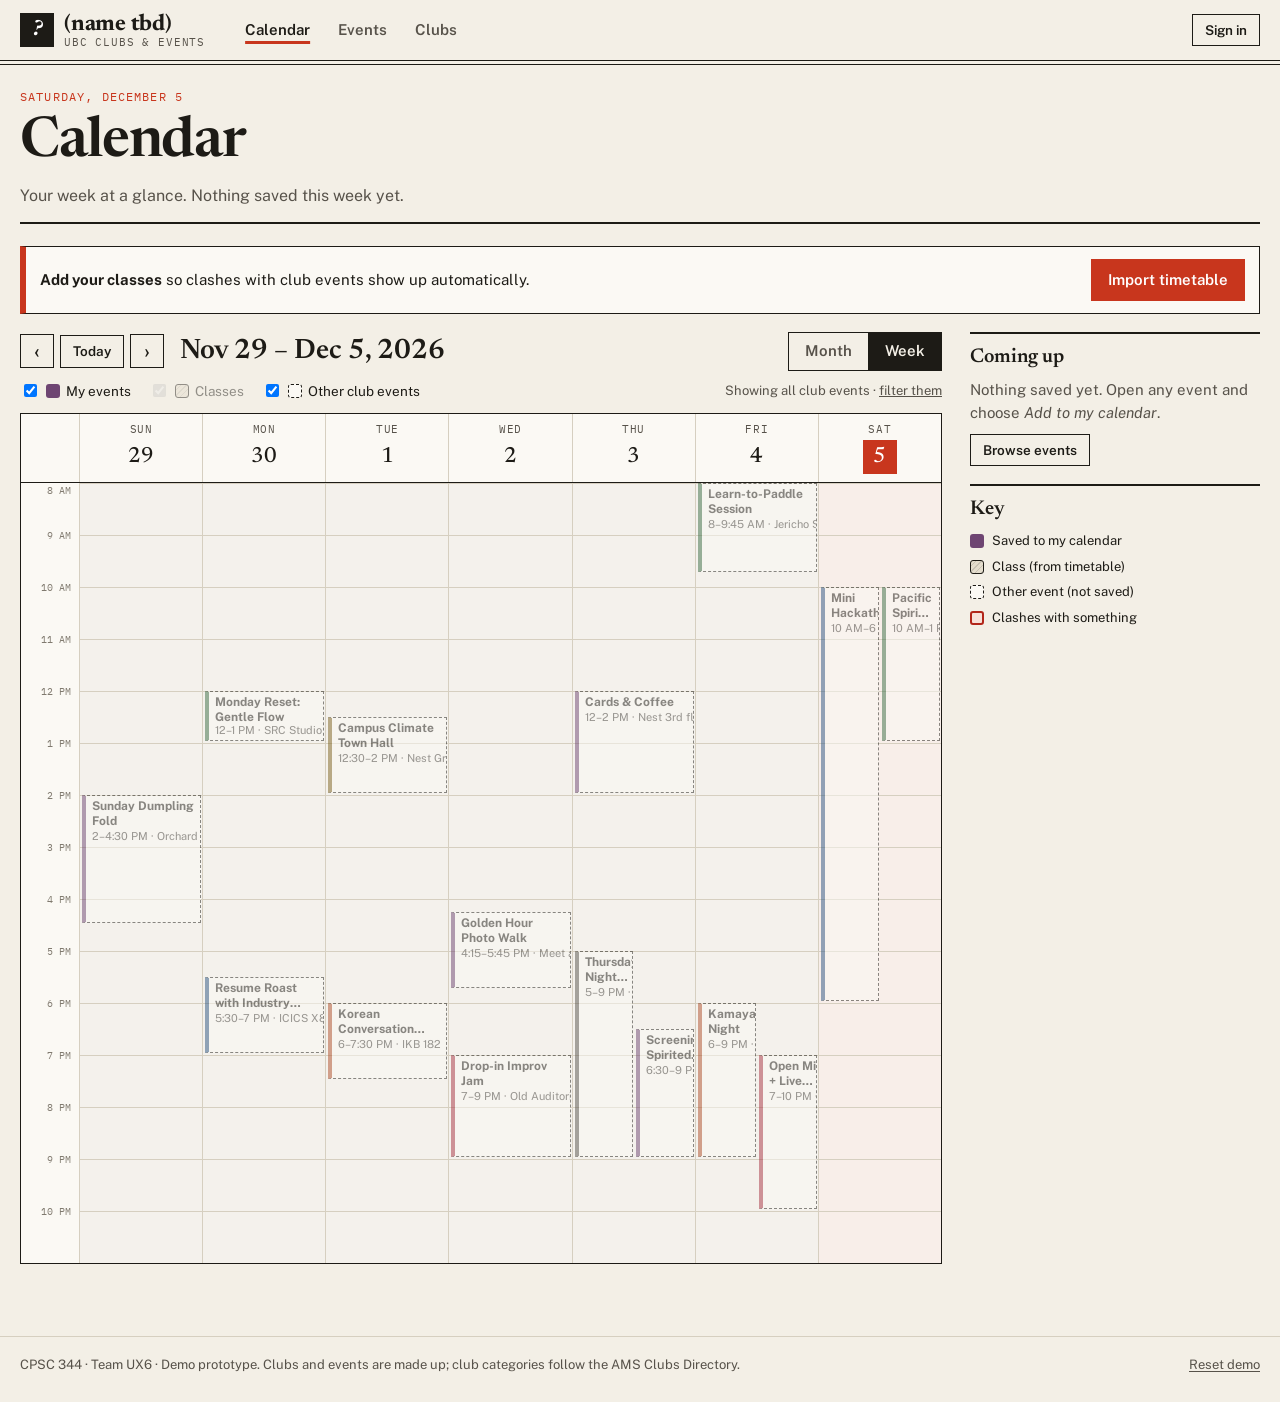
==== commit ce58221e: "Add files via upload" ====
--- a/index.html
+++ b/index.html
@@ -7,19 +7,7 @@
   <meta name="description" content="CPSC 344 Team UX6 demo prototype: find UBC club events, discover clubs, and check them against your class schedule.">
   <link rel="preconnect" href="https://fonts.googleapis.com">
   <link rel="preconnect" href="https://fonts.gstatic.com" crossorigin>
-  <link rel="stylesheet" href="css/base.css">
-  <link rel="stylesheet" id="theme-css" href="css/theme-bulletin.css">
-  <script>
-    // Apply the saved/URL style before first paint so there is no flash of the wrong theme.
-    (function () {
-      var themes = { bulletin: 1, registrar: 1, riso: 1 };
-      var t = new URLSearchParams(location.search).get("style");
-      if (!themes[t]) { try { t = (JSON.parse(localStorage.getItem("ux6-demo-v1")) || {}).theme; } catch (e) { t = null; } }
-      if (!themes[t]) t = "bulletin";
-      document.documentElement.dataset.theme = t;
-      document.getElementById("theme-css").href = "css/theme-" + t + ".css";
-    })();
-  </script>
+  <link rel="stylesheet" href="css/style.css">
 </head>
 <body>
   <a class="skip-link" href="#view">Skip to content</a>
@@ -45,12 +33,6 @@
     <div class="app-footer-inner">
       <p class="footer-note">CPSC 344 · Team UX6 · Demo prototype. Clubs and events are made up; club categories follow the AMS Clubs Directory.</p>
       <div class="footer-tools">
-        <fieldset class="style-switch">
-          <legend>Style</legend>
-          <label><input type="radio" name="theme" value="bulletin"> Bulletin</label>
-          <label><input type="radio" name="theme" value="registrar"> Registrar</label>
-          <label><input type="radio" name="theme" value="riso"> Riso</label>
-        </fieldset>
         <button type="button" class="link-btn" data-action="reset-demo">Reset demo</button>
       </div>
     </div>
--- a/css/style.css
+++ b/css/style.css
@@ -0,0 +1,581 @@
+@import url("https://fonts.googleapis.com/css2?family=Newsreader:opsz,wght@6..72,500;6..72,600;6..72,700&family=Public+Sans:wght@400;500;600;700&family=IBM+Plex+Mono:wght@500&display=swap");
+
+/* Layout and components. Colours and type are set in the last section of this file. */
+
+:root {
+  --bg: #fafafa;
+  --surface: #ffffff;
+  --surface-2: #f2f2f2;
+  --ink: #1a1a1a;
+  --ink-2: #555;
+  --ink-3: #777;
+  --line: #ddd;
+  --line-strong: #999;
+  --accent: #1a1a1a;
+  --on-accent: #fff;
+  --warn: #a8321f;
+  --warn-bg: #fbe9e5;
+  --ok: #1f6b3a;
+  --ok-bg: #e6f2ea;
+  --focus: #1a5fd0;
+  --radius: 6px;
+  --radius-sm: 4px;
+  --font-body: system-ui, sans-serif;
+  --font-display: var(--font-body);
+  --font-mono: ui-monospace, monospace;
+  --hour: 52px;
+  --page-max: 1320px;
+  --shadow: 0 10px 30px rgba(0, 0, 0, .15);
+  --art-ink: rgba(255, 255, 255, .35);
+  --cat-academic: #2f5d8a;
+  --cat-athletic: #3c7a4a;
+  --cat-cultural: #b5532c;
+  --cat-grassroots: #8a6d1f;
+  --cat-leisure: #7a4b7d;
+  --cat-media: #b23a48;
+  --cat-other: #5b5b5b;
+  --class-bg: #e9e9e9;
+  --class-ink: #444;
+  --mine-ink: #fff;
+  --other-bg: #fff;
+  --other-ink: var(--ink);
+}
+
+*, *::before, *::after { box-sizing: border-box; }
+html { -webkit-text-size-adjust: 100%; scroll-padding-top: 80px; }
+body {
+  margin: 0;
+  background: var(--bg);
+  color: var(--ink);
+  font-family: var(--font-body);
+  font-size: 15px;
+  line-height: 1.5;
+  -webkit-font-smoothing: antialiased;
+  min-height: 100vh;
+  display: flex;
+  flex-direction: column;
+}
+main { flex: 1; outline: none; }
+button, input, select, textarea { font: inherit; color: inherit; }
+button { cursor: pointer; }
+button:disabled { cursor: not-allowed; }
+a { color: inherit; }
+h1, h2, h3 { margin: 0; font-family: var(--font-display); line-height: 1.15; }
+p { margin: 0; }
+ul, ol { margin: 0; padding: 0; list-style: none; }
+dl, dd { margin: 0; }
+svg { display: block; }
+:focus-visible { outline: 3px solid var(--focus); outline-offset: 2px; }
+.sr-only { position: absolute; width: 1px; height: 1px; padding: 0; margin: -1px; overflow: hidden; clip: rect(0 0 0 0); white-space: nowrap; border: 0; }
+.skip-link { position: absolute; left: 8px; top: -60px; z-index: 100; padding: 8px 12px; background: var(--surface); border: 2px solid var(--focus); }
+.skip-link:focus { top: 8px; }
+.muted { color: var(--ink-2); }
+.hint { color: var(--ink-3); font-size: 13px; margin-top: 4px; }
+.warn-text { color: var(--warn); }
+.missing { color: var(--warn); font-style: italic; }
+
+/* ---------- header ---------- */
+.app-header { position: sticky; top: 0; z-index: 20; background: var(--surface); border-bottom: 1px solid var(--line); }
+.app-header-inner { max-width: var(--page-max); margin: 0 auto; padding: 0 20px; height: 60px; display: flex; align-items: center; gap: 28px; }
+.brand { display: flex; align-items: center; gap: 10px; text-decoration: none; }
+.brand-mark { width: 34px; height: 34px; display: grid; place-items: center; background: var(--accent); color: var(--on-accent); font-family: var(--font-display); font-weight: 700; font-size: 19px; border-radius: var(--radius-sm); }
+.brand-text { display: flex; flex-direction: column; line-height: 1.1; }
+.brand-name { font-family: var(--font-display); font-weight: 700; font-size: 19px; }
+.brand-sub { font-size: 11.5px; color: var(--ink-2); }
+.main-nav { display: flex; gap: 4px; }
+.main-nav a { text-decoration: none; padding: 8px 12px; border-radius: var(--radius-sm); color: var(--ink-2); font-weight: 500; }
+.main-nav a:hover { color: var(--ink); background: var(--surface-2); }
+.main-nav a[aria-current] { color: var(--ink); }
+.account { margin-left: auto; }
+.account-chip { display: flex; align-items: center; gap: 8px; text-decoration: none; padding: 4px 10px 4px 4px; border-radius: 999px; border: 1px solid var(--line); }
+.avatar { width: 28px; height: 28px; border-radius: 50%; display: grid; place-items: center; background: var(--accent); color: var(--on-accent); font-weight: 700; font-size: 13px; }
+
+/* ---------- footer ---------- */
+.app-footer { border-top: 1px solid var(--line); margin-top: 48px; }
+.app-footer-inner { max-width: var(--page-max); margin: 0 auto; padding: 18px 20px 28px; display: flex; flex-wrap: wrap; gap: 12px 28px; align-items: center; justify-content: space-between; font-size: 13px; color: var(--ink-2); }
+.footer-tools { display: flex; align-items: center; gap: 18px; flex-wrap: wrap; }
+
+/* ---------- buttons + fields ---------- */
+.btn {
+  display: inline-flex; align-items: center; justify-content: center; gap: 6px;
+  padding: 9px 16px; min-height: 40px;
+  border: 1px solid var(--line-strong); border-radius: var(--radius-sm);
+  background: var(--surface); color: var(--ink);
+  font-weight: 600; text-decoration: none; white-space: nowrap;
+}
+.btn:hover { background: var(--surface-2); }
+.btn-primary { background: var(--accent); border-color: var(--accent); color: var(--on-accent); }
+.btn-primary:hover { background: var(--accent); filter: brightness(1.1); }
+.btn-added { background: var(--ok-bg); border-color: var(--ok); color: var(--ok); }
+.btn-added:hover { background: var(--ok-bg); }
+.btn-sub { font-weight: 400; font-size: 12.5px; text-decoration: underline; margin-left: 6px; opacity: .85; }
+.btn-quiet { border-color: transparent; background: transparent; }
+.btn-small { min-height: 32px; padding: 5px 12px; font-size: 13.5px; }
+.btn-icon { min-height: 34px; width: 34px; padding: 0; font-size: 20px; line-height: 1; }
+.link-btn { background: none; border: 0; padding: 0; color: inherit; text-decoration: underline; text-underline-offset: 2px; cursor: pointer; font: inherit; }
+.field { display: flex; flex-direction: column; gap: 4px; font-size: 13.5px; font-weight: 600; }
+.field input, .field select, .sort select, .search input {
+  min-height: 40px; padding: 8px 10px; border: 1px solid var(--line-strong); border-radius: var(--radius-sm);
+  background: var(--surface); font-weight: 400; font-size: 14.5px; width: 100%;
+}
+.field-compact input, .field-compact select { min-height: 34px; padding: 5px 8px; font-size: 13.5px; }
+
+/* ---------- page scaffolding ---------- */
+.page { max-width: var(--page-max); margin: 0 auto; padding: 28px 20px 24px; }
+.page-head { display: flex; justify-content: space-between; align-items: flex-end; gap: 20px; margin-bottom: 22px; }
+.page-head h1 { font-size: 38px; }
+.eyebrow { font-size: 12.5px; color: var(--ink-2); margin-bottom: 6px; letter-spacing: .02em; }
+.page-lede { margin-top: 8px; color: var(--ink-2); max-width: 62ch; }
+.section-title { font-size: 17px; }
+
+.notice { padding: 12px 14px; border-radius: var(--radius-sm); border: 1px solid var(--line); background: var(--surface-2); }
+.notice-cta { display: flex; align-items: center; justify-content: space-between; gap: 16px; flex-wrap: wrap; margin-bottom: 18px; }
+.notice-warn { background: var(--warn-bg); border-color: var(--warn); color: var(--ink); }
+.notice-muted { color: var(--ink-2); }
+
+/* ---------- tags ---------- */
+.tag { display: inline-block; font-size: 12px; line-height: 1; padding: 4px 7px; border-radius: var(--radius-sm); border: 1px solid var(--line); color: var(--ink-2); white-space: nowrap; }
+.tag-free { color: var(--ok); border-color: currentColor; }
+.tag-reg { color: var(--ink); border-color: var(--line-strong); }
+.tag-saved { background: var(--ok-bg); color: var(--ok); border-color: var(--ok); }
+.tag-clash { background: var(--warn-bg); color: var(--warn); border-color: var(--warn); }
+.tag-missing { color: var(--warn); border-style: dashed; border-color: var(--warn); }
+
+/* ---------- calendar ---------- */
+.cal-layout { display: grid; grid-template-columns: minmax(0, 1fr) 290px; gap: 28px; align-items: start; }
+.cal-toolbar { display: flex; align-items: center; justify-content: space-between; gap: 12px; flex-wrap: wrap; margin-bottom: 10px; }
+.cal-nav { display: flex; align-items: center; gap: 6px; flex-wrap: wrap; }
+.cal-title { font-size: 22px; margin-left: 10px; }
+.seg { display: inline-flex; border: 1px solid var(--line-strong); border-radius: var(--radius-sm); overflow: hidden; }
+.seg button { border: 0; background: var(--surface); padding: 7px 16px; font-weight: 600; color: var(--ink-2); }
+.seg button + button { border-left: 1px solid var(--line-strong); }
+.seg button[aria-pressed="true"] { background: var(--accent); color: var(--on-accent); }
+.cal-layers { display: flex; flex-wrap: wrap; align-items: center; gap: 6px 18px; font-size: 13.5px; margin-bottom: 12px; }
+.layer { display: flex; align-items: center; gap: 6px; cursor: pointer; }
+.layer.is-disabled { opacity: .45; cursor: not-allowed; }
+.layer-note { color: var(--ink-2); margin-left: auto; font-size: 13px; }
+.swatch { display: inline-block; width: 14px; height: 14px; border-radius: 3px; flex: none; }
+.layer-mine .swatch, .sw-mine { background: var(--cat-leisure); }
+.layer-class .swatch, .sw-class { background: var(--class-bg); border: 1px solid var(--line-strong); background-image: repeating-linear-gradient(135deg, transparent 0 3px, rgba(0,0,0,.12) 3px 4px); }
+.layer-other .swatch, .sw-other { background: var(--other-bg); border: 1.5px dashed var(--line-strong); }
+.sw-clash { background: var(--warn-bg); border: 2px solid var(--warn); }
+
+.cal-body { border: 1px solid var(--line); background: var(--surface); border-radius: var(--radius); overflow: hidden; }
+
+/* week */
+.week { overflow-x: auto; }
+.wk-heads, .wk-grid { display: grid; grid-template-columns: 58px repeat(7, minmax(92px, 1fr)); min-width: 720px; }
+.wk-grid { grid-template-columns: 58px 1fr; }
+.wk-heads { border-bottom: 1px solid var(--line); position: sticky; top: 0; background: var(--surface); z-index: 3; }
+.wk-head { border: 0; background: none; padding: 8px 6px; display: flex; flex-direction: column; align-items: center; gap: 2px; border-left: 1px solid var(--line); }
+.wk-head:hover { background: var(--surface-2); }
+.wk-dow { font-size: 12px; color: var(--ink-2); text-transform: uppercase; letter-spacing: .06em; }
+.wk-num { font-size: 20px; font-weight: 700; line-height: 1; font-variant-numeric: lining-nums; font-family: var(--font-display); width: 34px; height: 34px; display: grid; place-items: center; border-radius: 50%; }
+.wk-head.is-today .wk-num { background: var(--accent); color: var(--on-accent); }
+.wk-times { display: grid; grid-template-rows: repeat(var(--hours), var(--hour)); font-size: 11px; color: var(--ink-3); text-align: right; padding-right: 8px; }
+.wk-times span { transform: translateY(-7px); }
+.wk-times span:first-child { transform: none; }
+.wk-cols { display: grid; grid-template-columns: repeat(7, minmax(92px, 1fr)); height: calc(var(--hour) * var(--hours)); }
+.wk-col {
+  position: relative; border-left: 1px solid var(--line);
+  background-image: linear-gradient(to bottom, var(--line) 1px, transparent 1px);
+  background-size: 100% var(--hour);
+}
+.wk-col.is-today { background-color: color-mix(in srgb, var(--accent) 5%, transparent); }
+.wk-col.is-pastday { background-color: color-mix(in srgb, var(--ink) 3%, transparent); }
+.now-line { position: absolute; left: 0; right: 0; height: 2px; background: var(--warn); z-index: 4; pointer-events: none; }
+.now-line::before { content: ""; position: absolute; left: -5px; top: -4px; width: 10px; height: 10px; border-radius: 50%; background: var(--warn); }
+
+.blk {
+  position: absolute; z-index: 1; margin-left: 2px; overflow: hidden; text-align: left;
+  border: 0; border-radius: var(--radius-sm); padding: 3px 6px; font-size: 12px; line-height: 1.25;
+  display: flex; flex-direction: column; gap: 1px;
+}
+.blk-title { font-weight: 700; overflow: hidden; display: -webkit-box; -webkit-line-clamp: 2; -webkit-box-orient: vertical; }
+.blk-sub { font-weight: 400; }
+.blk-meta { opacity: .85; white-space: nowrap; overflow: hidden; text-overflow: ellipsis; font-size: 11px; }
+.blk.is-short .blk-title { -webkit-line-clamp: 1; }
+.blk.is-short .blk-meta { display: none; }
+.blk-class { background: var(--class-bg); color: var(--class-ink); border-left: 3px solid var(--line-strong); background-image: repeating-linear-gradient(135deg, transparent 0 6px, rgba(0,0,0,.05) 6px 7px); }
+.blk-mine { background: var(--cat-leisure); color: var(--mine-ink); z-index: 2; box-shadow: 0 1px 2px rgba(0,0,0,.2); }
+.blk-other { background: var(--other-bg); color: var(--other-ink); border: 1.5px dashed var(--line-strong); }
+.blk-other:hover { border-style: solid; z-index: 5; }
+.blk:hover { z-index: 5; }
+.blk.is-clash { outline: 2.5px solid var(--warn); outline-offset: -1px; }
+.blk-flag { position: absolute; right: 3px; bottom: 3px; background: var(--warn); color: #fff; font-size: 10px; font-weight: 700; padding: 1px 4px; border-radius: 2px; text-transform: uppercase; letter-spacing: .04em; }
+.blk.is-past { opacity: .5; }
+
+/* category colouring for saved blocks and chips */
+.cat-academic { --cat: var(--cat-academic); }
+.cat-athletic { --cat: var(--cat-athletic); }
+.cat-cultural { --cat: var(--cat-cultural); }
+.cat-grassroots { --cat: var(--cat-grassroots); }
+.cat-leisure { --cat: var(--cat-leisure); }
+.cat-media { --cat: var(--cat-media); }
+.cat-other { --cat: var(--cat-other); }
+.blk-mine[class*="cat-"] { background: var(--cat); }
+.blk-other[class*="cat-"] { border-left: 4px solid var(--cat); }
+
+/* month */
+.mo-dows { display: grid; grid-template-columns: repeat(7, 1fr); border-bottom: 1px solid var(--line); font-size: 12px; text-transform: uppercase; letter-spacing: .06em; color: var(--ink-2); }
+.mo-dows span { padding: 8px; }
+.mo-grid { display: grid; grid-template-columns: repeat(7, minmax(0, 1fr)); grid-auto-rows: minmax(118px, auto); }
+.mo-cell { border-right: 1px solid var(--line); border-bottom: 1px solid var(--line); padding: 4px 4px 6px; min-width: 0; display: flex; flex-direction: column; gap: 3px; }
+.mo-cell:nth-child(7n) { border-right: 0; }
+.mo-cell.is-outside { background: var(--surface-2); }
+.mo-cell.is-outside .mo-date { color: var(--ink-3); }
+.mo-date { align-self: flex-start; border: 0; padding: 0; line-height: 1; background: none; font-weight: 700; font-size: 13.5px; font-variant-numeric: lining-nums; width: 28px; height: 28px; border-radius: 50%; display: grid; place-items: center; }
+.mo-date:hover { background: var(--surface-2); }
+.mo-cell.is-today .mo-date { background: var(--accent); color: var(--on-accent); }
+.mo-classes { font-size: 10.5px; color: var(--ink-3); padding: 0 4px; }
+.mo-chips { display: flex; flex-direction: column; gap: 2px; }
+.chip { width: 100%; text-align: left; border: 0; border-radius: 3px; padding: 2px 5px; font-size: 11.5px; line-height: 1.3; white-space: nowrap; overflow: hidden; text-overflow: ellipsis; display: block; }
+.chip-time { font-weight: 700; }
+.chip-mine { background: var(--cat); color: var(--mine-ink); }
+.chip-other { background: transparent; color: var(--ink); border-left: 3px solid var(--cat); border-radius: 0; }
+.chip-other:hover { background: var(--surface-2); }
+.chip.is-clash { outline: 2px solid var(--warn); outline-offset: -2px; }
+.chip.is-past { opacity: .5; }
+.mo-more { border: 0; background: none; font-size: 11.5px; font-weight: 700; text-align: left; padding: 1px 5px; color: var(--ink-2); }
+.mo-more:hover { text-decoration: underline; }
+
+/* side panels */
+.cal-side { display: flex; flex-direction: column; gap: 18px; }
+.side-panel { border: 1px solid var(--line); background: var(--surface); border-radius: var(--radius); padding: 14px 16px; display: flex; flex-direction: column; gap: 10px; align-items: flex-start; }
+.side-panel h3 { font-size: 15px; }
+.legend ul { display: flex; flex-direction: column; gap: 6px; font-size: 13px; }
+.legend li { display: flex; align-items: center; gap: 8px; }
+.mini-list { display: flex; flex-direction: column; gap: 2px; width: 100%; }
+.mini-row { width: 100%; text-align: left; background: none; border: 0; border-radius: var(--radius-sm); padding: 7px 8px; display: grid; gap: 1px; border-left: 3px solid transparent; }
+.mini-row:hover { background: var(--surface-2); }
+.mini-row.is-clash { border-left-color: var(--warn); }
+.mini-date { font-size: 11.5px; color: var(--ink-2); font-weight: 600; text-transform: uppercase; letter-spacing: .04em; }
+.mini-title { font-weight: 600; font-size: 14px; }
+.mini-meta { font-size: 12.5px; color: var(--ink-2); }
+
+/* ---------- browse (events + clubs) ---------- */
+.browse-layout { display: grid; grid-template-columns: 250px minmax(0, 1fr); gap: 32px; align-items: start; }
+.filters { position: sticky; top: 80px; max-height: calc(100vh - 96px); overflow-y: auto; padding-right: 6px; display: flex; flex-direction: column; gap: 18px; }
+.filters-head { display: flex; justify-content: space-between; align-items: baseline; }
+.filter-group { display: flex; flex-direction: column; gap: 4px; }
+.filter-title { font-size: 12.5px; text-transform: uppercase; letter-spacing: .07em; color: var(--ink-2); margin-bottom: 4px; font-family: var(--font-body); }
+.check, .radio { display: flex; align-items: center; gap: 8px; font-size: 14px; cursor: pointer; padding: 2px 0; }
+.check input, .radio input { width: 16px; height: 16px; accent-color: var(--accent); flex: none; margin: 0; }
+.check-label { flex: 1; }
+.count { font-size: 12px; color: var(--ink-3); font-variant-numeric: tabular-nums; }
+.check.is-empty { color: var(--ink-3); }
+.check.is-disabled { opacity: .5; cursor: not-allowed; }
+.date-range { display: grid; grid-template-columns: 1fr 1fr; gap: 6px; margin-top: 4px; }
+.club-select { margin-top: 8px; }
+.letters { display: grid; grid-template-columns: repeat(7, 1fr); gap: 3px; }
+.letters button { border: 1px solid var(--line); background: var(--surface); padding: 4px 0; font-size: 12.5px; font-weight: 600; border-radius: var(--radius-sm); }
+.letters button:disabled { opacity: .3; }
+.letters button[aria-pressed="true"] { background: var(--accent); color: var(--on-accent); border-color: var(--accent); }
+
+.results-bar { display: flex; gap: 10px; align-items: center; margin-bottom: 10px; }
+.search { flex: 1; }
+.search input { min-height: 44px; font-size: 15px; padding-left: 12px; }
+.sort { display: flex; align-items: center; gap: 8px; font-size: 13.5px; font-weight: 600; }
+.sort select { width: auto; min-height: 44px; }
+.filters-toggle { display: none; }
+.result-count { font-size: 14px; color: var(--ink-2); margin-bottom: 8px; }
+.result-count strong { color: var(--ink); }
+.chips { display: flex; flex-wrap: wrap; gap: 6px; align-items: center; margin-bottom: 12px; font-size: 13px; }
+.filter-chip { border: 1px solid var(--line-strong); background: var(--surface-2); border-radius: 999px; padding: 3px 10px; font-size: 13px; }
+.filter-chip:hover { border-color: var(--warn); }
+.fuzzy-note { font-size: 13px; color: var(--ink-2); margin-bottom: 12px; }
+.empty { padding: 36px; border: 1px dashed var(--line-strong); border-radius: var(--radius); display: flex; flex-direction: column; gap: 8px; align-items: flex-start; }
+
+/* event rows */
+.ev-groups { display: flex; flex-direction: column; gap: 22px; }
+.ev-group-head { font-size: 15px; font-family: var(--font-body); padding-bottom: 6px; border-bottom: 1px solid var(--line); margin-bottom: 4px; }
+.ev-group-head .rel { color: var(--accent); margin-right: .45em; }
+.ev-list { display: flex; flex-direction: column; }
+.ev-row {
+  width: 100%; text-align: left; border: 0; background: none; color: inherit;
+  display: grid; grid-template-columns: 54px 104px minmax(0, 1fr) 20px; gap: 16px; align-items: center;
+  padding: 12px 6px; border-bottom: 1px solid var(--line);
+}
+.ev-row:hover { background: var(--surface-2); }
+.ev-row.is-past { opacity: .6; }
+.ev-date { display: flex; flex-direction: column; align-items: center; line-height: 1.05; }
+.ev-dow, .ev-mon { font-size: 11.5px; text-transform: uppercase; letter-spacing: .06em; color: var(--ink-2); }
+.ev-day { font-size: 26px; font-weight: 700; font-family: var(--font-display); }
+.ev-art { width: 104px; height: 72px; overflow: hidden; border-radius: var(--radius-sm); }
+.ev-art .art { width: 100%; height: 100%; }
+.ev-main { display: flex; flex-direction: column; gap: 3px; min-width: 0; }
+.ev-club { font-size: 12.5px; color: var(--ink-2); font-weight: 600; }
+.ev-title { font-size: 17px; font-weight: 700; font-family: var(--font-display); line-height: 1.25; }
+.ev-meta { font-size: 13.5px; color: var(--ink-2); }
+.ev-tags { display: flex; flex-wrap: wrap; gap: 4px; margin-top: 4px; }
+.ev-why { font-size: 12.5px; color: var(--ok); font-weight: 600; }
+.ev-go { font-size: 24px; color: var(--ink-3); }
+.ev-row:hover .ev-go { color: var(--ink); }
+
+/* picks */
+.picks { margin-bottom: 26px; }
+.picks .section-title { margin-bottom: 10px; }
+.pick-list { display: grid; grid-template-columns: repeat(3, minmax(0, 1fr)); gap: 14px; }
+.pick { width: 100%; text-align: left; border: 1px solid var(--line); background: var(--surface); border-radius: var(--radius); padding: 0 0 12px; display: flex; flex-direction: column; gap: 4px; overflow: hidden; height: 100%; }
+.pick:hover { border-color: var(--line-strong); }
+.pick-art { height: 84px; margin-bottom: 6px; }
+.pick-art .art { width: 100%; height: 100%; }
+.pick-when, .pick-title, .pick-why { padding: 0 12px; }
+.pick-when { font-size: 12.5px; color: var(--ink-2); }
+.pick-title { font-weight: 700; font-family: var(--font-display); font-size: 16px; }
+.pick-why { font-size: 12.5px; color: var(--ok); }
+
+/* club cards */
+.club-grid { display: grid; grid-template-columns: repeat(auto-fill, minmax(250px, 1fr)); gap: 14px; }
+.club-card {
+  width: 100%; height: 100%; text-align: left; color: inherit;
+  border: 1px solid var(--line); background: var(--surface); border-radius: var(--radius);
+  padding: 14px; display: flex; flex-direction: column; gap: 8px;
+}
+.club-card:hover { border-color: var(--line-strong); }
+.club-top { display: flex; align-items: center; gap: 10px; flex-wrap: wrap; }
+.club-cat { font-size: 12px; color: var(--ink-2); }
+.club-name { font-weight: 700; font-size: 17px; font-family: var(--font-display); line-height: 1.2; }
+.club-blurb { font-size: 13.5px; color: var(--ink-2); flex: 1; }
+.club-foot { display: flex; flex-direction: column; gap: 2px; font-size: 13px; border-top: 1px solid var(--line); padding-top: 8px; }
+.club-next { color: var(--ink-2); white-space: nowrap; overflow: hidden; text-overflow: ellipsis; font-size: 12.5px; }
+.mono { display: inline-grid; place-items: center; min-width: 40px; height: 40px; padding: 0 6px; border-radius: var(--radius-sm); background: var(--cat); color: #fff; font-weight: 800; font-size: 12.5px; letter-spacing: .03em; font-family: var(--font-display); }
+
+/* ---------- sheets (dialogs) ---------- */
+dialog.sheet {
+  padding: 0; border: 0; width: min(640px, calc(100vw - 24px)); max-height: calc(100vh - 40px);
+  background: var(--surface); color: var(--ink); border-radius: var(--radius); box-shadow: var(--shadow);
+  overflow: auto;
+}
+dialog.sheet::backdrop { background: rgba(20, 18, 15, .55); }
+.sheet-small { width: min(420px, calc(100vw - 24px)); }
+.sheet-bar { position: sticky; top: 0; z-index: 2; display: flex; justify-content: space-between; align-items: center; gap: 8px; padding: 8px 8px 0 12px; height: 0; overflow: visible; }
+.sheet-back { margin-top: 36px; border: 0; background: var(--surface); padding: 6px 10px; border-radius: var(--radius-sm); font-weight: 600; font-size: 13.5px; box-shadow: 0 1px 4px rgba(0,0,0,.2); max-width: 75%; overflow: hidden; text-overflow: ellipsis; white-space: nowrap; }
+.sheet-close { margin-left: auto; margin-top: 34px; width: 36px; height: 36px; border-radius: 50%; border: 0; background: var(--surface); font-size: 22px; line-height: 1; box-shadow: 0 1px 4px rgba(0,0,0,.25); }
+.detail-art { height: 200px; overflow: hidden; }
+.detail-art .art { width: 100%; height: 100%; }
+.club-banner { position: relative; height: 140px; }
+.club-banner .mono { position: absolute; left: 22px; bottom: -22px; min-width: 64px; height: 64px; font-size: 18px; border: 3px solid var(--surface); }
+.detail-club .detail-body { padding-top: 34px; }
+.detail-body { padding: 20px 24px 8px; display: flex; flex-direction: column; gap: 12px; }
+.detail-body h2 { font-size: 27px; outline: none; }
+.detail-lede { font-size: 16px; }
+.host { display: flex; align-items: center; gap: 10px; font-size: 14px; color: var(--ink-2); }
+.host-link { border: 1px solid var(--line); background: var(--surface); padding: 6px 12px 6px 6px; border-radius: var(--radius-sm); align-self: flex-start; text-align: left; }
+.host-link:hover { background: var(--surface-2); }
+.host-link .mono { min-width: 32px; height: 32px; font-size: 10.5px; }
+.facts { display: grid; grid-template-columns: 1fr 1fr; gap: 12px 20px; padding: 14px 0; border-top: 1px solid var(--line); border-bottom: 1px solid var(--line); }
+.facts div:last-child:nth-child(odd) { grid-column: 1 / -1; }
+.facts dt { font-size: 12px; text-transform: uppercase; letter-spacing: .06em; color: var(--ink-2); margin-bottom: 2px; }
+.facts dd { font-size: 14.5px; }
+.detail-desc { font-size: 15px; max-width: 62ch; }
+.updated { font-size: 12.5px; color: var(--ink-3); }
+.detail-actions { position: sticky; bottom: 0; display: flex; flex-wrap: wrap; gap: 8px; padding: 14px 24px 18px; background: var(--surface); border-top: 1px solid var(--line); }
+.detail-inline-actions { display: flex; gap: 8px; flex-wrap: wrap; }
+.confirm { margin: 0 24px 20px; padding: 14px; border: 2px solid var(--warn); background: var(--warn-bg); border-radius: var(--radius-sm); display: flex; flex-direction: column; gap: 10px; }
+.confirm[hidden] { display: none; }
+.confirm-actions { display: flex; gap: 8px; }
+.club-events { display: flex; flex-direction: column; gap: 8px; align-items: flex-start; padding-bottom: 12px; }
+.club-events h3 { font-size: 16px; }
+
+.signin-form { padding: 22px 24px; display: flex; flex-direction: column; gap: 14px; }
+.signin-form h2 { font-size: 24px; }
+.form-actions { display: flex; gap: 8px; }
+
+/* ---------- profile ---------- */
+.profile-grid { display: grid; grid-template-columns: repeat(2, minmax(0, 1fr)); gap: 18px; }
+.panel { border: 1px solid var(--line); background: var(--surface); border-radius: var(--radius); padding: 18px 20px; display: flex; flex-direction: column; gap: 12px; align-items: flex-start; }
+.interest-list { display: flex; flex-wrap: wrap; gap: 6px; }
+.interest { border: 1px solid var(--line-strong); background: var(--surface); padding: 6px 12px; border-radius: 999px; font-size: 13.5px; }
+.interest[aria-pressed="true"] { background: var(--accent); color: var(--on-accent); border-color: var(--accent); }
+.interest[aria-pressed="true"]::before { content: "✓ "; }
+.tt { width: 100%; border-collapse: collapse; font-size: 13.5px; }
+.tt th, .tt td { text-align: left; padding: 6px 8px 6px 0; border-bottom: 1px solid var(--line); vertical-align: top; }
+.tt th { font-size: 12px; text-transform: uppercase; letter-spacing: .05em; color: var(--ink-2); }
+.plain-list { display: flex; flex-direction: column; gap: 6px; }
+
+/* ---------- toast ---------- */
+.toast-region { position: fixed; left: 50%; bottom: 20px; transform: translateX(-50%); z-index: 1000; width: min(560px, calc(100vw - 24px)); }
+.toast { display: flex; align-items: center; gap: 12px; padding: 12px 12px 12px 16px; background: var(--ink); color: var(--bg); border-radius: var(--radius); box-shadow: var(--shadow); animation: toast-in .2s ease-out; }
+.toast.is-leaving { opacity: 0; transition: opacity .2s; }
+.toast-msg { flex: 1; font-size: 14px; }
+.toast-action { border: 1px solid currentColor; background: none; color: inherit; padding: 5px 10px; border-radius: var(--radius-sm); font-weight: 700; font-size: 13px; white-space: nowrap; }
+.toast-x { border: 0; background: none; color: inherit; font-size: 20px; line-height: 1; opacity: .7; }
+@keyframes toast-in { from { transform: translateY(10px); opacity: 0; } }
+
+/* generated art */
+.art-label { font-family: var(--font-display); font-weight: 700; font-size: 22px; fill: #fff; }
+
+/* ---------- responsive ---------- */
+@media (max-width: 1080px) {
+  .cal-layout { grid-template-columns: minmax(0, 1fr); }
+  .cal-side { display: grid; grid-template-columns: repeat(auto-fit, minmax(240px, 1fr)); }
+}
+@media (max-width: 900px) {
+  .browse-layout { grid-template-columns: 1fr; }
+  .filters { display: none; position: static; max-height: none; border: 1px solid var(--line); border-radius: var(--radius); padding: 14px; background: var(--surface); }
+  .browse-layout.filters-open .filters { display: flex; }
+  .filters-toggle { display: inline-flex; }
+  .results { order: -1; }
+  .browse-layout.filters-open .results { order: 0; }
+  .pick-list { grid-template-columns: none; grid-auto-flow: column; grid-auto-columns: min(78%, 300px); overflow-x: auto; scroll-snap-type: x mandatory; padding-bottom: 6px; }
+  .pick-list > li { scroll-snap-align: start; }
+  .profile-grid { grid-template-columns: 1fr; }
+  .layer-note { margin-left: 0; width: 100%; }
+}
+@media (max-width: 640px) {
+  .app-header-inner { gap: 10px; padding: 0 12px; }
+  .brand-text { display: none; }
+  .main-nav a { padding: 8px 8px; }
+  .account-name { display: none; }
+  .page { padding: 20px 16px; }
+  .page-head h1 { font-size: 30px; }
+  .results-bar { flex-wrap: wrap; }
+  .search { flex-basis: 100%; }
+  .ev-row { grid-template-columns: 46px minmax(0, 1fr) 14px; gap: 10px; }
+  .ev-art { display: none; }
+  .mo-grid { grid-auto-rows: minmax(84px, auto); }
+  .chip-time { display: none; }
+  .facts { grid-template-columns: 1fr; }
+  .detail-body, .detail-actions { padding-left: 16px; padding-right: 16px; }
+  .cal-title { font-size: 18px; margin-left: 4px; }
+}
+@media (prefers-reduced-motion: reduce) {
+  * { animation: none !important; transition: none !important; }
+}
+
+/* Centre date numbers on the digits themselves, not the font's line box (serif fonts otherwise sit off-centre). */
+.wk-num > span, .mo-date > span { text-box: trim-both cap alphabetic; }
+
+/* ---------- look and feel: campus noticeboard / student paper. Paper, ink rules, serif headlines. ---------- */
+
+:root {
+  --bg: #f3efe6;
+  --surface: #fbf9f4;
+  --surface-2: #ece6d9;
+  --ink: #1d1b16;
+  --ink-2: #57524a;
+  --ink-3: #807a6f;
+  --line: #d6cfc0;
+  --line-strong: #1d1b16;
+  --accent: #c8361d;
+  --on-accent: #fff;
+  --warn: #b2261a;
+  --warn-bg: #f7e1d9;
+  --ok: #2c6b3f;
+  --ok-bg: #e2ecdf;
+  --focus: #1f4fb5;
+  --radius: 0;
+  --radius-sm: 0;
+  --font-body: "Public Sans", system-ui, sans-serif;
+  --font-display: "Newsreader", Georgia, serif;
+  --font-mono: "IBM Plex Mono", ui-monospace, monospace;
+  --shadow: 6px 6px 0 rgba(29, 27, 22, .9);
+  --art-ink: rgba(251, 249, 244, .42);
+  --cat-academic: #2c5582;
+  --cat-athletic: #3a6e45;
+  --cat-cultural: #b0502a;
+  --cat-grassroots: #7d6420;
+  --cat-leisure: #6e4572;
+  --cat-media: #a83443;
+  --cat-other: #57534c;
+  --class-bg: #e4ddcd;
+  --class-ink: #3a362f;
+  --other-bg: #fbf9f4;
+}
+
+body { font-size: 15px; }
+
+/* masthead */
+.app-header { background: var(--bg); border-bottom: 0; box-shadow: 0 1px 0 var(--line-strong), 0 4px 0 var(--bg), 0 5px 0 var(--line-strong); }
+.brand-mark { background: var(--ink); font-size: 22px; font-style: italic; border-radius: 0; }
+.brand-name { font-size: 23px; letter-spacing: -.01em; }
+.brand-sub { font-family: var(--font-mono); font-size: 10.5px; text-transform: uppercase; letter-spacing: .08em; }
+.main-nav a { font-weight: 600; color: var(--ink-2); border-radius: 0; }
+.main-nav a:hover { background: transparent; color: var(--ink); text-decoration: underline; text-decoration-thickness: 2px; text-underline-offset: 6px; }
+.main-nav a[aria-current] { color: var(--ink); text-decoration: underline; text-decoration-color: var(--accent); text-decoration-thickness: 3px; text-underline-offset: 6px; }
+.account-chip { border-color: var(--line-strong); border-radius: 0; }
+.avatar { border-radius: 0; background: var(--ink); }
+
+/* page heads read like section fronts */
+.page-head { border-bottom: 2px solid var(--ink); padding-bottom: 14px; }
+.page-head h1 { font-size: 56px; font-weight: 600; letter-spacing: -.02em; }
+.eyebrow { font-family: var(--font-mono); text-transform: uppercase; letter-spacing: .1em; font-size: 11.5px; color: var(--accent); }
+.page-lede { font-size: 16px; }
+.section-title { font-size: 21px; font-weight: 600; }
+.filter-title { font-family: var(--font-mono); font-size: 11px; letter-spacing: .1em; color: var(--ink); border-bottom: 1px solid var(--ink); padding-bottom: 4px; }
+
+.btn { border-color: var(--ink); background: transparent; font-weight: 600; }
+.btn:hover { background: var(--ink); color: var(--bg); }
+.btn-primary { background: var(--accent); border-color: var(--accent); }
+.btn-primary:hover { background: var(--ink); border-color: var(--ink); color: var(--bg); filter: none; }
+.btn-added { background: var(--ok-bg); border-color: var(--ok); }
+.btn-added:hover { background: var(--ok-bg); color: var(--ok); }
+.btn-quiet { border-color: transparent; text-decoration: underline; text-underline-offset: 3px; }
+.btn-quiet:hover { background: transparent; color: var(--accent); }
+
+.notice-cta { background: var(--surface); border: 1px solid var(--ink); border-left: 6px solid var(--accent); }
+
+.tag { font-family: var(--font-mono); font-size: 10.5px; text-transform: uppercase; letter-spacing: .05em; padding: 4px 6px 3px; border-color: var(--line-strong); color: var(--ink); background: transparent; }
+.tag-fmt { border-color: transparent; padding-left: 0; color: var(--ink-2); }
+.tag-free { color: var(--ok); }
+
+/* events read like a listings column */
+.ev-group-head { font-family: var(--font-display); font-size: 22px; font-weight: 600; border-bottom: 2px solid var(--ink); }
+.ev-group-head .rel { font-style: italic; color: var(--accent); margin-right: .6em; }
+.ev-row { grid-template-columns: 64px minmax(0, 1fr) 20px; padding: 16px 6px; border-bottom: 1px solid var(--line); }
+.ev-row:hover { background: var(--surface); }
+.ev-art { display: none; }
+.ev-day { font-size: 34px; font-weight: 500; }
+.ev-dow, .ev-mon { font-family: var(--font-mono); font-size: 10.5px; }
+.ev-club { font-family: var(--font-mono); text-transform: uppercase; letter-spacing: .07em; font-size: 10.5px; color: var(--cat); font-weight: 500; }
+.ev-title { font-size: 21px; font-weight: 600; }
+.ev-row:hover .ev-title { text-decoration: underline; text-decoration-thickness: 1px; text-underline-offset: 3px; }
+.ev-go { color: var(--accent); }
+
+.pick { border: 1px solid var(--ink); background: var(--surface); }
+.pick:hover { box-shadow: 4px 4px 0 var(--ink); }
+.pick-title { font-size: 19px; font-weight: 600; }
+
+/* clubs as a directory page */
+.club-grid { gap: 0; border-top: 1px solid var(--ink); border-left: 1px solid var(--ink); grid-template-columns: repeat(auto-fill, minmax(260px, 1fr)); }
+.club-card { border: 0; border-right: 1px solid var(--ink); border-bottom: 1px solid var(--ink); background: transparent; padding: 18px; }
+.club-card:hover { background: var(--surface); }
+.club-name { font-size: 21px; font-weight: 600; }
+.club-cat { font-family: var(--font-mono); text-transform: uppercase; letter-spacing: .07em; font-size: 10.5px; }
+.mono { border-radius: 0; font-family: var(--font-mono); font-weight: 500; }
+.letters button { border-color: var(--line-strong); background: transparent; }
+
+/* calendar */
+.cal-body { border: 1px solid var(--ink); background: var(--surface); }
+.cal-title { font-size: 28px; font-weight: 600; }
+.seg { border-color: var(--ink); }
+.seg button { background: transparent; }
+.seg button + button { border-color: var(--ink); }
+.seg button[aria-pressed="true"] { background: var(--ink); color: var(--bg); }
+.wk-heads { background: var(--surface); border-bottom-color: var(--ink); }
+.wk-dow { font-family: var(--font-mono); font-size: 10.5px; }
+.wk-num { font-weight: 500; font-size: 22px; border-radius: 0; }
+.wk-head.is-today .wk-num { background: var(--accent); }
+.wk-times { font-family: var(--font-mono); font-size: 10px; }
+.mo-dows { font-family: var(--font-mono); font-size: 10.5px; border-bottom-color: var(--ink); }
+.mo-date { font-family: var(--font-display); font-size: 16px; font-weight: 600; border-radius: 0; }
+.mo-cell.is-today .mo-date { background: var(--accent); }
+.blk { border-radius: 0; }
+.blk-mine { box-shadow: none; }
+.chip { border-radius: 0; }
+.side-panel, .panel { background: transparent; border: 0; border-top: 2px solid var(--ink); padding: 12px 0 0; }
+.side-panel h3, .panel .section-title { font-family: var(--font-display); font-size: 20px; font-weight: 600; }
+
+/* sheets */
+dialog.sheet { border: 1px solid var(--ink); background: var(--surface); }
+.detail-body h2 { font-size: 34px; font-weight: 600; letter-spacing: -.01em; }
+.detail-desc { font-size: 16px; }
+.facts { border-top: 2px solid var(--ink); border-bottom: 1px solid var(--ink); }
+.facts dt { font-family: var(--font-mono); font-size: 10.5px; color: var(--accent); }
+.sheet-close, .sheet-back { box-shadow: none; border: 1px solid var(--ink); border-radius: 0; }
+.host-link { border-color: var(--ink); }
+.filter-chip { border-radius: 0; background: transparent; font-family: var(--font-mono); font-size: 11.5px; }
+.interest { border-radius: 0; }
+.toast { border-radius: 0; background: var(--ink); }
+.art-label { font-style: italic; fill: #fbf9f4; }
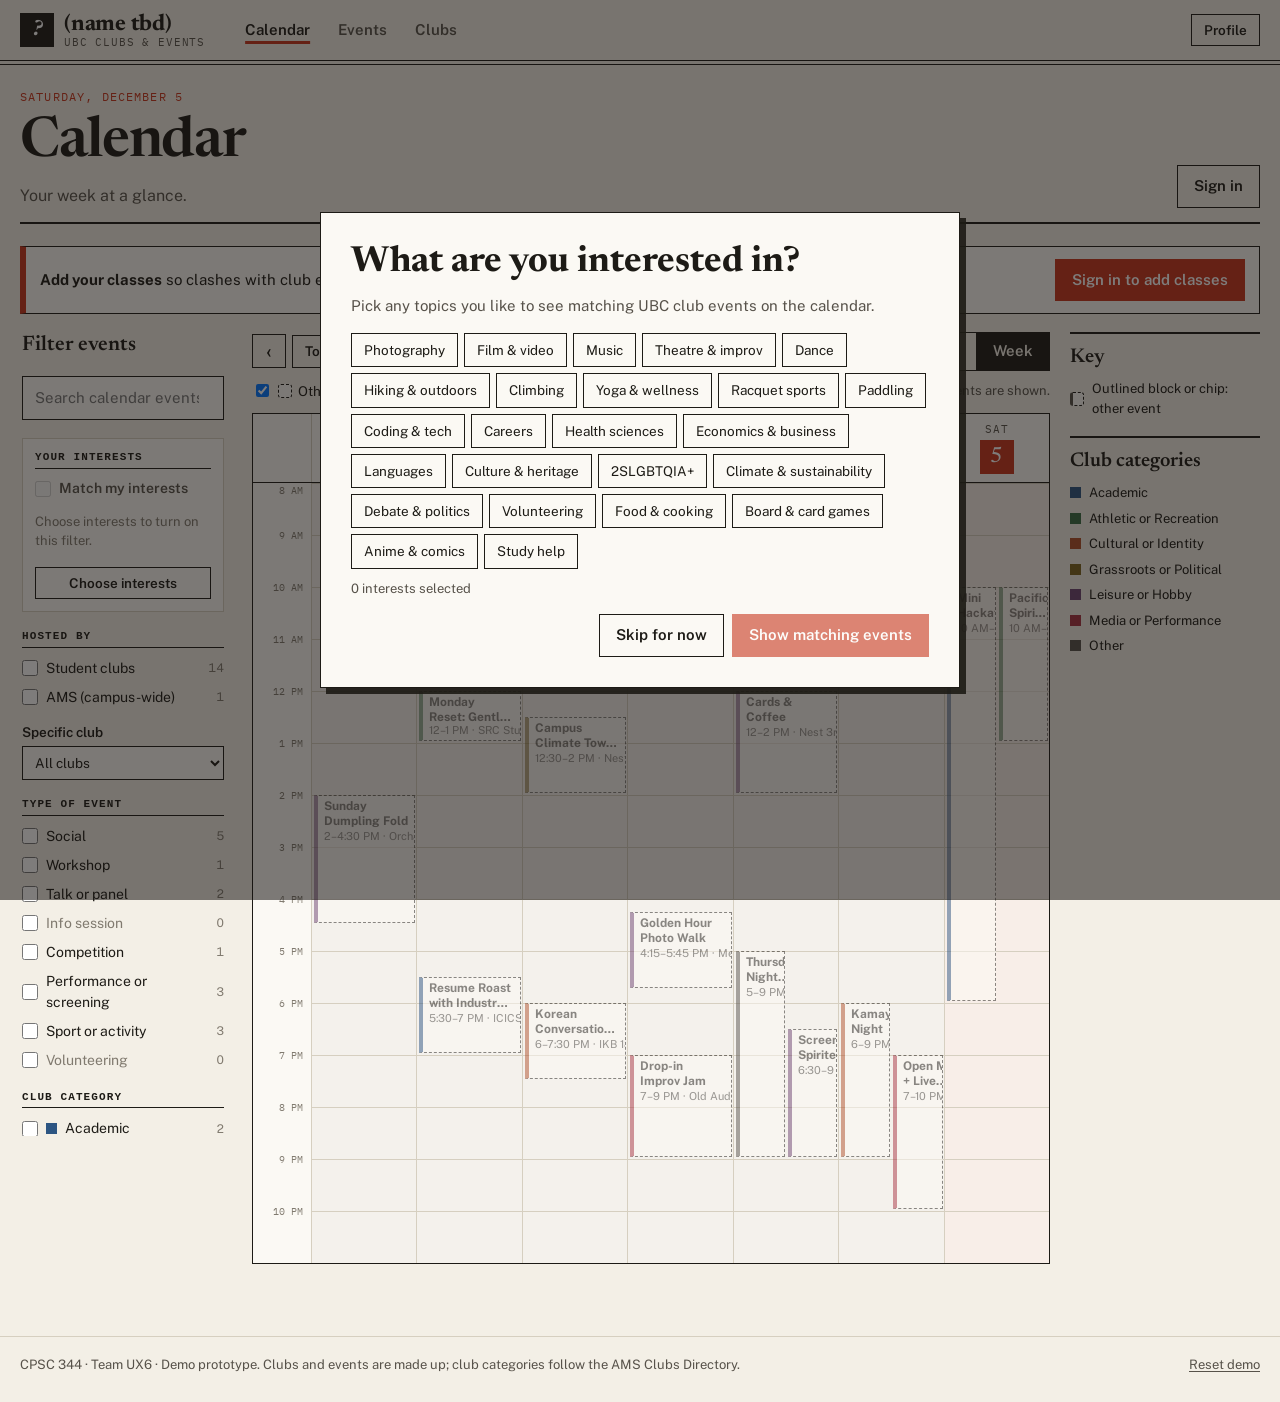
==== commit 2ceebaf4: "Add files via upload" ====
--- a/index.html
+++ b/index.html
@@ -42,21 +42,31 @@
     <div class="sheet-inner" id="sheet-inner"></div>
   </dialog>
 
-  <dialog id="signin" class="sheet sheet-small" aria-labelledby="signin-title">
+  <dialog id="signin" class="sheet sheet-small" aria-labelledby="signin-title" aria-describedby="signin-description">
     <form method="dialog" class="signin-form" id="signin-form">
       <h2 id="signin-title">Sign in</h2>
-      <p class="muted">Demo only. Nothing is sent anywhere; your choices stay in this browser.</p>
+      <p class="muted" id="signin-description"></p>
       <label class="field">
-        <span>Name</span>
-        <input name="name" autocomplete="given-name" required maxlength="40" placeholder="e.g. Jordan">
+        <span>Display name</span>
+        <input name="name" autocomplete="nickname" required maxlength="40" placeholder="e.g. Jordan" autofocus>
       </label>
-      <label class="field">
-        <span>Campus login (CWL)</span>
-        <input name="cwl" autocomplete="username" maxlength="40" placeholder="any text works">
-      </label>
+      <p class="hint">Use the same name to return to your account on this browser.</p>
       <div class="form-actions">
         <button type="submit" class="btn btn-primary" value="ok">Continue</button>
         <button type="submit" class="btn" value="cancel" formnovalidate>Cancel</button>
+      </div>
+    </form>
+  </dialog>
+
+  <dialog id="interests-dialog" class="sheet interests-dialog" aria-labelledby="interests-title" aria-describedby="interests-description">
+    <form method="dialog" class="interests-form">
+      <h2 id="interests-title" tabindex="-1" autofocus>What are you interested in?</h2>
+      <p id="interests-description"></p>
+      <div class="interest-list" id="interests-options" role="group" aria-label="Interests"></div>
+      <p class="hint" id="interests-count" aria-live="polite"></p>
+      <div class="form-actions">
+        <button type="submit" class="btn" value="skip">Skip for now</button>
+        <button type="submit" class="btn btn-primary" value="apply">Show matching events</button>
       </div>
     </form>
   </dialog>
--- a/css/style.css
+++ b/css/style.css
@@ -579,3 +579,62 @@
 .interest { border-radius: 0; }
 .toast { border-radius: 0; background: var(--ink); }
 .art-label { font-style: italic; fill: #fbf9f4; }
+.cal-layout { grid-template-columns: 212px minmax(0, 1fr) 190px; gap: 20px; }
+.cal-main, .cal-filters, .cal-side, .results { min-width: 0; }
+.calendar-filter-toggle { display: none; }
+.cal-filters { padding: 2px 8px 2px 2px; }
+.cal-filters .search { flex: none; }
+.cal-filters .search input { width: 100%; }
+.cal-filter-summary { margin: 0 0 10px; font-size: 14px; color: var(--ink-2); }
+.category-swatch { background: var(--cat); border-radius: 0; width: 11px; height: 11px; }
+.sw-mine { background: var(--ink-2); }
+.sw-other { border-left: 3px solid var(--ink-2); }
+.chip-other { border: 1px dashed var(--line-strong); border-left: 3px solid var(--cat); }
+
+.interest-filter { background: var(--surface); border: 1px solid var(--line); padding: 12px; }
+.interest-filter .hint { margin: 8px 0 12px; }
+.interest-switch { font-weight: 600; align-items: flex-start; line-height: 1.35; }
+.interest-switch input { margin-top: 2px; }
+.interest-switch input:disabled + span { color: var(--ink-2); }
+.profile-interest-actions { display: flex; flex-wrap: wrap; align-items: center; gap: 12px 16px; margin-top: 14px; }
+dialog.interests-dialog { width: min(640px, calc(100vw - 24px)); max-height: calc(100dvh - 24px); }
+.interests-form { padding: clamp(16px, 4vw, 30px); }
+.interests-form h2 { font-size: clamp(26px, 5vw, 36px); outline: none; }
+.interests-form > p { margin: 10px 0 16px; color: var(--ink-2); }
+.interests-form .form-actions { flex-wrap: wrap; justify-content: flex-end; }
+.interests-form :disabled { opacity: .6; cursor: not-allowed; }
+
+.ev-club { display: flex; align-items: center; gap: 7px; font-size: 12px; font-weight: 700; }
+.ev-row.is-past { opacity: 1; }
+.club-name { color: var(--cat); font-weight: 700; }
+.tag { white-space: normal; line-height: 1.3; font-weight: 700; }
+.tag.tag-fmt, .tag.tag-free, .tag.tag-cost, .tag.tag-reg, .tag.tag-new,
+.tag.tag-saved, .tag.tag-clash, .tag.tag-missing {
+  background: var(--tag-bg, #eeedf8);
+  color: var(--tag-ink, #473478);
+  border-color: currentColor;
+  padding: 3px 7px;
+}
+.tag-free { --tag-bg: #e2f1e5; --tag-ink: #205433; }
+.tag-cost { --tag-bg: #f0eadf; --tag-ink: #634528; }
+.tag-reg { --tag-bg: #faedd3; --tag-ink: #694400; }
+.tag-new { --tag-bg: #deeff3; --tag-ink: #154b5c; }
+.tag-saved { --tag-bg: #e2eaf9; --tag-ink: #234878; }
+.tag-clash { --tag-bg: #f8e2e0; --tag-ink: #852b25; }
+.tag-missing { --tag-bg: #f4ead7; --tag-ink: #694a13; }
+
+@media (max-width: 1210px) {
+  .cal-layout { grid-template-columns: 212px minmax(0, 1fr); }
+  .cal-side { grid-column: 1 / -1; display: grid; grid-template-columns: repeat(auto-fit, minmax(min(100%, 210px), 1fr)); }
+}
+@media (max-width: 900px) {
+  .cal-layout { grid-template-columns: minmax(0, 1fr); gap: 14px; }
+  .calendar-filter-toggle { display: inline-flex; justify-self: start; }
+  .cal-layout.filters-open .cal-filters { display: flex; padding: 14px; max-height: 55dvh; }
+}
+@media (max-width: 640px) {
+  .page-head h1 { font-size: 36px; }
+  .page-calendar .page-head, .page-profile .page-head { flex-wrap: wrap; align-items: flex-start; gap: 12px; }
+  .ev-row { grid-template-columns: 46px minmax(0, 1fr) 14px; }
+}
+
